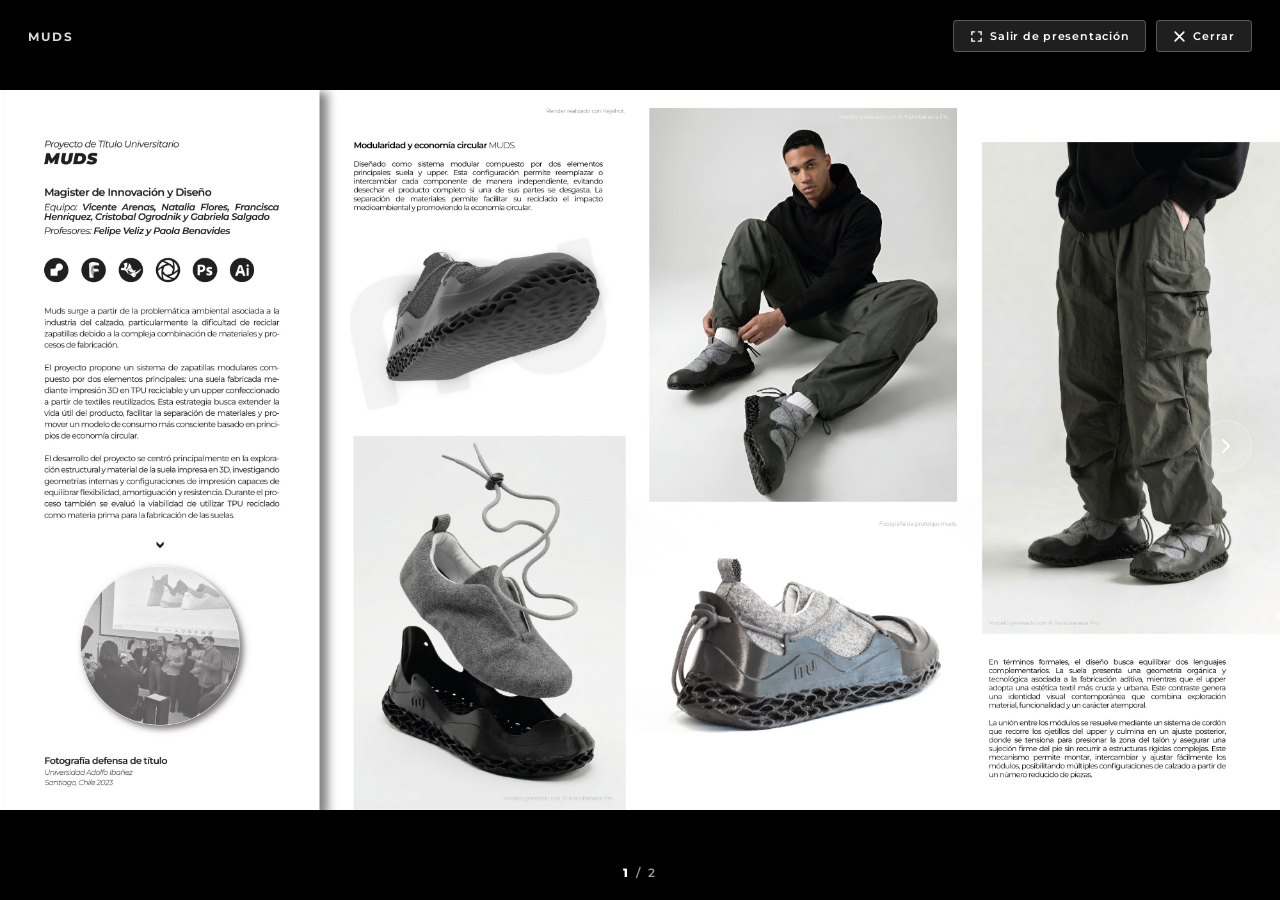
==== proyecto.html @ 31388407 "V1.02 Cambio 5 — Pills alineadas a la misma altura: usé CSS Grid con 3 filas explícitas (label-top /" ====
<!DOCTYPE html>
<html lang="es">
<head>
<meta charset="UTF-8">
<meta name="viewport" content="width=device-width, initial-scale=1.0, user-scalable=no">
<title>Proyecto — Cristóbal Ogrodnik</title>
<link rel="preconnect" href="https://fonts.googleapis.com">
<link rel="preconnect" href="https://fonts.gstatic.com" crossorigin>
<link href="https://fonts.googleapis.com/css2?family=Montserrat:ital,wght@0,300;0,400;0,600;0,700;0,800&display=swap" rel="stylesheet">
<style>
*, *::before, *::after { box-sizing:border-box; margin:0; padding:0; }
html, body { width:100%; height:100%; overflow:hidden; font-family:'Montserrat',sans-serif; background:#000; color:#fff; }

/* ═══════════════════════════════════════════
   VIEWER — always full viewport
   Images fill the entire screen, UI overlays on top
═══════════════════════════════════════════ */
#viewer {
  position: fixed;
  inset: 0;
  background: #000;
  display: flex;
  align-items: center;
  justify-content: center;
}

/* ─── SLIDES ─── */
.slide {
  position: absolute;
  inset: 0;
  display: flex;
  align-items: center;
  justify-content: center;
  opacity: 0;
  transition: opacity .35s ease;
}
.slide.active { opacity: 1; z-index: 1; }

.slide img {
  /* Fill entire screen while maintaining aspect ratio */
  width: 100%;
  height: 100%;
  object-fit: contain;
  display: block;
}

/* ─── OVERLAY UI — hidden until mouse moves ─── */
#ui {
  position: fixed;
  inset: 0;
  z-index: 10;
  pointer-events: none;
  opacity: 0;
  transition: opacity .3s ease;
}
#ui.visible { opacity: 1; pointer-events: all; }

/* Top bar */
#topbar {
  position: absolute;
  top: 0; left: 0; right: 0;
  padding: 20px 28px;
  display: flex;
  align-items: center;
  justify-content: space-between;
  background: linear-gradient(to bottom, rgba(0,0,0,0.75) 0%, transparent 100%);
}

.proj-title {
  font-size: 12px;
  font-weight: 700;
  letter-spacing: 0.16em;
  text-transform: uppercase;
  color: rgba(255,255,255,0.85);
}

.topbar-right { display:flex; gap:10px; }

.ui-btn {
  display: inline-flex;
  align-items: center;
  gap: 7px;
  background: rgba(255,255,255,0.12);
  border: 1px solid rgba(255,255,255,0.25);
  color: #fff;
  font-family: 'Montserrat', sans-serif;
  font-size: 11px;
  font-weight: 600;
  letter-spacing: 0.07em;
  padding: 8px 16px;
  border-radius: 4px;
  cursor: pointer;
  text-decoration: none;
  white-space: nowrap;
  transition: background .2s;
}
.ui-btn:hover { background: rgba(255,255,255,0.24); }
.ui-btn svg   { width:13px; height:13px; flex-shrink:0; }

/* Bottom bar */
#bottombar {
  position: absolute;
  bottom: 0; left: 0; right: 0;
  padding: 20px 28px;
  display: flex;
  align-items: center;
  justify-content: center;
  background: linear-gradient(to top, rgba(0,0,0,0.75) 0%, transparent 100%);
}

.page-counter {
  font-size: 12px;
  font-weight: 600;
  letter-spacing: 0.2em;
  color: rgba(255,255,255,0.6);
}
.page-counter .cur { color: #fff; font-weight: 800; }

/* Nav arrows — left and right, with optional "siguiente" label */
.nav-arrow {
  position: absolute;
  top: 50%;
  transform: translateY(-50%);
  display: flex;
  flex-direction: column;
  align-items: center;
  gap: 8px;
  cursor: pointer;
  background: none;
  border: none;
  color: #fff;
  padding: 12px;
  z-index: 12;
}
.nav-arrow.left  { left: 16px; }
.nav-arrow.right { right: 16px; }

.arrow-circle {
  width: 52px; height: 52px;
  border-radius: 50%;
  background: rgba(255,255,255,0.12);
  border: 1px solid rgba(255,255,255,0.28);
  display: flex; align-items: center; justify-content: center;
  transition: background .2s, transform .15s;
}
.nav-arrow:hover .arrow-circle { background: rgba(255,255,255,0.25); transform: scale(1.06); }
.arrow-circle svg { width: 20px; height: 20px; }

.arrow-label {
  font-size: 9px;
  font-weight: 700;
  letter-spacing: 0.1em;
  text-transform: uppercase;
  color: rgba(255,255,255,0.7);
  text-align: center;
  max-width: 80px;
  line-height: 1.3;
  opacity: 0;
  transition: opacity .3s ease;
}
.arrow-label.show { opacity: 1; }

/* ═══════════════════════════════════════════
   FLIP PROMPT (mobile portrait)
═══════════════════════════════════════════ */
#flip-prompt {
  position: fixed;
  inset: 0;
  z-index: 100;
  background: #000;
  display: none;
  flex-direction: column;
  align-items: center;
  justify-content: center;
  text-align: center;
  padding: 40px 24px;
}

/* Show prompt only in portrait mobile */
@media (max-width:900px) and (orientation:portrait) {
  #flip-prompt { display: flex; }
  #viewer      { display: none; }
  #ui          { display: none; }
}

/* Phase 1: animation, phase 2: start button */
#flip-phase1 { display:flex; flex-direction:column; align-items:center; }
#flip-phase2 { display:none; flex-direction:column; align-items:center; gap:20px; }

.phone-anim {
  width: 64px; height: 106px;
  border: 3px solid rgba(255,255,255,0.9);
  border-radius: 10px;
  position: relative;
  margin-bottom: 32px;
  animation: doFlip 2s ease-in-out infinite;
}
.phone-anim::before { content:''; position:absolute; top:7px; left:50%; transform:translateX(-50%); width:24px; height:3px; background:rgba(255,255,255,0.35); border-radius:2px; }
.phone-anim::after  { content:''; position:absolute; bottom:6px; left:50%; transform:translateX(-50%); width:14px; height:14px; border:2px solid rgba(255,255,255,0.35); border-radius:50%; }

@keyframes doFlip {
  0%,30%  { transform: rotate(0deg); }
  70%,100%{ transform: rotate(-90deg); }
}

.flip-title { font-size:17px; font-weight:700; letter-spacing:0.08em; text-transform:uppercase; margin-bottom:10px; }
.flip-msg   { font-size:12px; font-weight:300; color:rgba(255,255,255,0.55); line-height:1.7; max-width:250px; margin-bottom:28px; }

.start-btn {
  background: #fff;
  color: #000;
  border: none;
  padding: 14px 36px;
  font-family: 'Montserrat', sans-serif;
  font-size: 13px;
  font-weight: 700;
  letter-spacing: 0.1em;
  text-transform: uppercase;
  border-radius: 4px;
  cursor: pointer;
  transition: opacity .2s;
}
.start-btn:hover { opacity: .85; }

.skip-btn {
  background: none;
  border: 1px solid rgba(255,255,255,0.3);
  color: rgba(255,255,255,0.6);
  padding: 10px 24px;
  font-family: 'Montserrat', sans-serif;
  font-size: 11px;
  font-weight: 500;
  letter-spacing: 0.07em;
  border-radius: 4px;
  cursor: pointer;
}

/* In landscape: hide prompt, show viewer */
@media (max-width:900px) and (orientation:landscape) {
  #flip-prompt { display: none !important; }
  #viewer      { display: flex; }
  #ui          { display: block; }
}
</style>
</head>
<body>

<!-- FLIP PROMPT (portrait mobile) -->
<div id="flip-prompt">
  <!-- Phase 1: animation -->
  <div id="flip-phase1">
    <div class="phone-anim"></div>
    <h2 class="flip-title">Gira tu teléfono</h2>
    <p class="flip-msg">Para ver el proyecto, gira tu dispositivo a modo horizontal.</p>
  </div>
  <!-- Phase 2: start button (shown after rotation detected) -->
  <div id="flip-phase2">
    <h2 class="flip-title">¡Listo!</h2>
    <p class="flip-msg">Presiona comenzar para entrar al modo presentación.</p>
    <button class="start-btn" onclick="startPresentation()">Comenzar</button>
    <button class="skip-btn" onclick="skipToViewer()">Continuar sin rotar</button>
  </div>
</div>

<!-- VIEWER (fullscreen image display) -->
<div id="viewer">
  <!-- Slides injected by JS -->
</div>

<!-- UI OVERLAY (hidden until mouse/touch) -->
<div id="ui">
  <div id="topbar">
    <div class="proj-title" id="projTitle">PROYECTO</div>
    <div class="topbar-right">
      <!-- Exit fullscreen button (shown when in fullscreen) -->
      <button class="ui-btn" id="exitFsBtn" style="display:none" onclick="exitFS()">
        <svg viewBox="0 0 14 14" fill="none"><path d="M5 2H2v3M9 2h3v3M2 9v3h3M12 9v3h-3" stroke="currentColor" stroke-width="1.5" stroke-linecap="round"/></svg>
        Salir de presentación
      </button>
      <!-- Enter fullscreen button (shown when NOT in fullscreen) -->
      <button class="ui-btn" id="enterFsBtn" onclick="enterFS()">
        <svg viewBox="0 0 14 14" fill="none"><path d="M2 5V2h3M9 2h3v3M2 9v3h3M12 9v3h-3" stroke="currentColor" stroke-width="1.5" stroke-linecap="round"/></svg>
        Modo presentación
      </button>
      <a href="proyectos.html" class="ui-btn" id="closeBtn">
        <svg viewBox="0 0 12 12" fill="none"><path d="M2 2l8 8M2 10L10 2" stroke="currentColor" stroke-width="1.5" stroke-linecap="round"/></svg>
        Cerrar
      </a>
    </div>
  </div>

  <!-- Left arrow -->
  <button class="nav-arrow left" id="prevBtn" onclick="prev()">
    <div class="arrow-circle">
      <svg viewBox="0 0 20 20" fill="none"><path d="M13 4L7 10L13 16" stroke="#fff" stroke-width="1.8" stroke-linecap="round" stroke-linejoin="round"/></svg>
    </div>
    <span class="arrow-label" id="prevLabel"></span>
  </button>

  <!-- Right arrow -->
  <button class="nav-arrow right" id="nextBtn" onclick="next()">
    <div class="arrow-circle">
      <svg viewBox="0 0 20 20" fill="none"><path d="M7 4L13 10L7 16" stroke="#fff" stroke-width="1.8" stroke-linecap="round" stroke-linejoin="round"/></svg>
    </div>
    <span class="arrow-label" id="nextLabel"></span>
  </button>

  <div id="bottombar">
    <div class="page-counter"><span class="cur" id="curPage">1</span> / <span id="totPage">1</span></div>
  </div>
</div>

<script>
/* ─── Project data ─── */
const PROJECTS = [
  { key:'muds',      title:'MUDS',                 slides:['proyectos-img/MUDS_1.jpg','proyectos-img/MUDS_2.jpg'] },
  { key:'neast',     title:'by Neast',              slides:['proyectos-img/Neast_1.jpg','proyectos-img/Neast_2.jpg'] },
  { key:'lontra',    title:'Lontra Platform',       slides:['proyectos-img/Lontra_Platform_01.jpg','proyectos-img/Lontra_Platform_02.jpg','proyectos-img/Lontra_Platform_03.jpg'] },
  { key:'konatec',   title:'Konatec',               slides:['proyectos-img/Konatec_01.jpg','proyectos-img/Konatec_02.jpg'] },
  { key:'copihue',   title:'Espacio Copihue',       slides:['proyectos-img/Espacio_Copihue_01.jpg','proyectos-img/Espacio_Copihue_02.jpg'] },
  { key:'cambridge', title:'Cambridge & José Cruz', slides:['proyectos-img/Cambridge_01.jpg','proyectos-img/Cambridge_03.jpg','proyectos-img/Cambridge_04.jpg'] },
  { key:'refugio',   title:'Refugio Prisma',        slides:['proyectos-img/Refugio_Prisma_01.jpg','proyectos-img/Refugio_Prisma_02.jpg'] }
];

const params    = new URLSearchParams(window.location.search);
const key       = params.get('p') || 'muds';
const projIdx   = PROJECTS.findIndex(p => p.key === key);
const project   = PROJECTS[Math.max(0, projIdx)];
const nextProj  = PROJECTS[projIdx + 1] || null;
const prevProj  = PROJECTS[projIdx - 1] || null;

document.getElementById('projTitle').textContent = project.title;
document.title = project.title + ' — Cristóbal Ogrodnik';
document.getElementById('totPage').textContent   = project.slides.length;

/* Build slides */
const viewer = document.getElementById('viewer');
project.slides.forEach((src, i) => {
  const div = document.createElement('div');
  div.className = 'slide' + (i === 0 ? ' active' : '');
  const img = document.createElement('img');
  img.src = src;
  img.alt = project.title + ' ' + (i + 1);
  div.appendChild(img);
  viewer.appendChild(div);
});

const allSlides = document.querySelectorAll('.slide');
const curPageEl = document.getElementById('curPage');
const nextLbl   = document.getElementById('nextLabel');
const prevLbl   = document.getElementById('prevLabel');
const prevBtn   = document.getElementById('prevBtn');
const nextBtn   = document.getElementById('nextBtn');
let current     = 0;

function showSlide(i) {
  allSlides.forEach((s, idx) => s.classList.toggle('active', idx === i));
  curPageEl.textContent = i + 1;

  // Next label: "Siguiente proyecto" on last slide if there's a next project
  if (i === allSlides.length - 1 && nextProj) {
    nextLbl.textContent = 'Siguiente proyecto';
    nextLbl.classList.add('show');
  } else {
    nextLbl.textContent = '';
    nextLbl.classList.remove('show');
  }

  // Prev label: "Proyecto anterior" on first slide if there's a prev project
  if (i === 0 && prevProj) {
    prevLbl.textContent = 'Proyecto anterior';
    prevLbl.classList.add('show');
  } else {
    prevLbl.textContent = '';
    prevLbl.classList.remove('show');
  }

  // Hide/show arrow visibility
  prevBtn.style.display = (i === 0 && !prevProj) ? 'none' : 'flex';
  nextBtn.style.display = (i === allSlides.length - 1 && !nextProj) ? 'none' : 'flex';
}

function prev() {
  if (current > 0) {
    current--; showSlide(current);
  } else if (prevProj) {
    window.location.href = `proyecto.html?p=${prevProj.key}`;
  }
}

function next() {
  if (current < allSlides.length - 1) {
    current++; showSlide(current);
  } else if (nextProj) {
    window.location.href = `proyecto.html?p=${nextProj.key}`;
  }
}

showSlide(0);

/* Keyboard navigation */
document.addEventListener('keydown', e => {
  if (e.key === 'ArrowRight' || e.key === 'ArrowDown') next();
  if (e.key === 'ArrowLeft'  || e.key === 'ArrowUp')   prev();
  if (e.key === 'Escape') {
    if (document.fullscreenElement) document.exitFullscreen();
    else window.location.href = 'proyectos.html';
  }
});

/* Touch swipe */
let tx = 0;
viewer.addEventListener('touchstart', e => { tx = e.touches[0].clientX; }, {passive:true});
viewer.addEventListener('touchend', e => {
  const dx = e.changedTouches[0].clientX - tx;
  if (Math.abs(dx) < 40) return;
  if (dx < 0) next(); else prev();
});

/* ─── UI auto-hide ─── */
const uiEl = document.getElementById('ui');
let hideTimer;

function showUI() {
  uiEl.classList.add('visible');
  document.body.style.cursor = '';
  clearTimeout(hideTimer);
  hideTimer = setTimeout(() => {
    uiEl.classList.remove('visible');
    document.body.style.cursor = 'none';
  }, 2500);
}

document.addEventListener('mousemove', showUI);
document.addEventListener('touchstart', showUI, {passive:true});
showUI();

/* ─── Fullscreen ─── */
const enterFsBtn = document.getElementById('enterFsBtn');
const exitFsBtn  = document.getElementById('exitFsBtn');

function enterFS() {
  document.documentElement.requestFullscreen().catch(() => {});
}
function exitFS() {
  document.exitFullscreen();
}

document.addEventListener('fullscreenchange', () => {
  const inFS = !!document.fullscreenElement;
  enterFsBtn.style.display = inFS ? 'none'   : 'inline-flex';
  exitFsBtn.style.display  = inFS ? 'inline-flex' : 'none';
});

/* ─── Auto-enter fullscreen on desktop load ─── */
const isMobile = /Mobi|Android|iPhone|iPad/i.test(navigator.userAgent);
if (!isMobile) {
  /* Request fullscreen after a tiny delay (browsers require user gesture;
     we piggyback on the navigation click that brought us here) */
  setTimeout(() => {
    document.documentElement.requestFullscreen().catch(() => {});
  }, 300);
}

/* ─── Mobile flip logic ─── */
const flipPrompt = document.getElementById('flip-prompt');
const phase1     = document.getElementById('flip-phase1');
const phase2     = document.getElementById('flip-phase2');

/* When device rotates to landscape: switch to phase 2 (show "Comenzar") */
function onOrientationChange() {
  if (window.matchMedia('(orientation:landscape)').matches && flipPrompt.style.display !== 'none') {
    phase1.style.display = 'none';
    phase2.style.display = 'flex';
  }
}

window.addEventListener('orientationchange', () => setTimeout(onOrientationChange, 250));
screen.orientation?.addEventListener('change', () => setTimeout(onOrientationChange, 250));

function startPresentation() {
  /* Hide prompt, show viewer */
  flipPrompt.style.display = 'none';
  document.getElementById('viewer').style.display = 'flex';
  document.getElementById('ui').style.display     = 'block';
  /* Try fullscreen + lock landscape */
  document.documentElement.requestFullscreen().then(() => {
    screen.orientation?.lock('landscape').catch(() => {});
  }).catch(() => {});
  showUI();
}

function skipToViewer() {
  flipPrompt.style.display = 'none';
  document.getElementById('viewer').style.display = 'flex';
  document.getElementById('ui').style.display     = 'block';
  showUI();
}
</script>
</body>
</html>
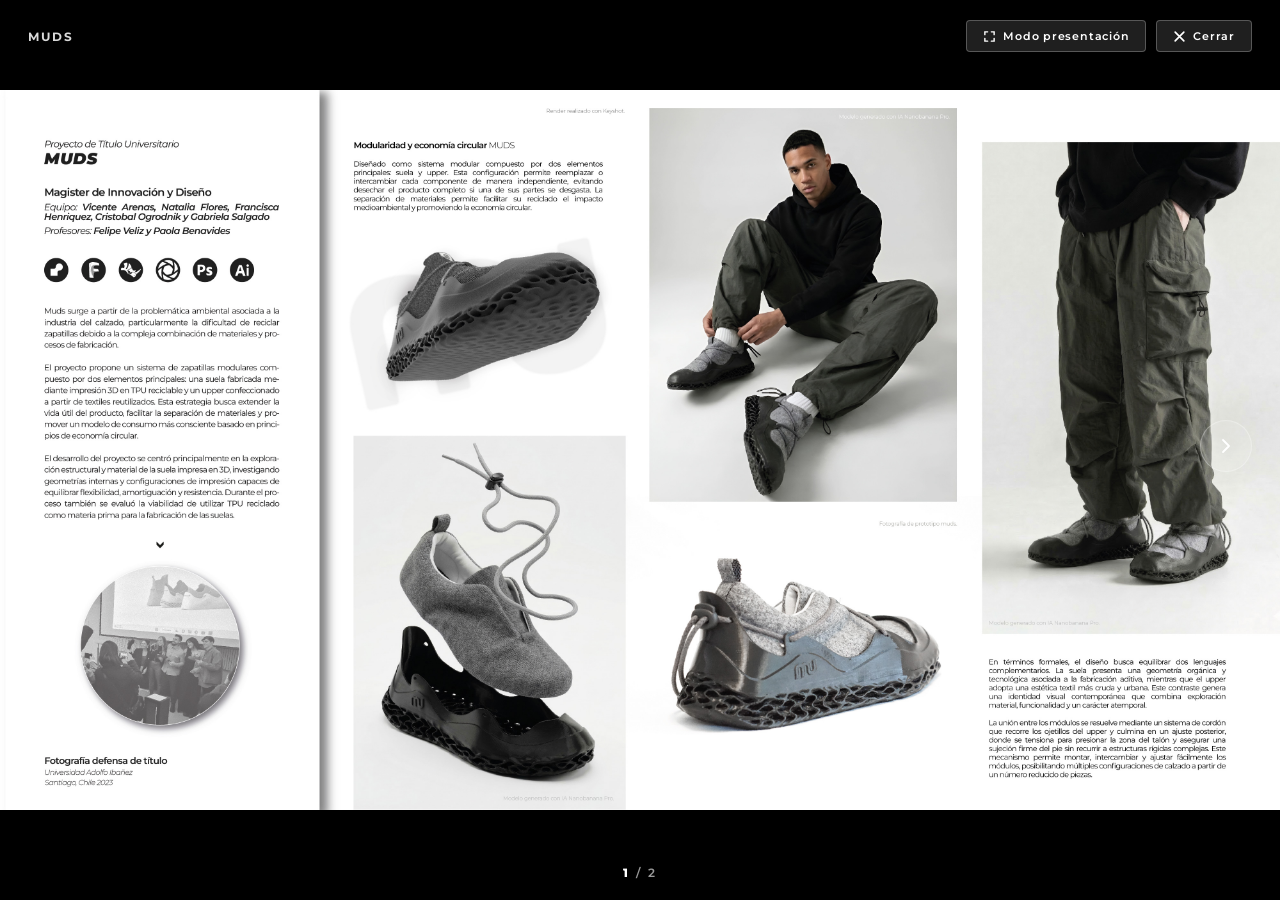
==== commit b3a9a422: "V1.03 Transición entre proyectos sin salir del modo presentación: ahora al pasar al siguiente/anteri" ====
--- a/proyecto.html
+++ b/proyecto.html
@@ -11,249 +11,150 @@
 *, *::before, *::after { box-sizing:border-box; margin:0; padding:0; }
 html, body { width:100%; height:100%; overflow:hidden; font-family:'Montserrat',sans-serif; background:#000; color:#fff; }
 
-/* ═══════════════════════════════════════════
-   VIEWER — always full viewport
-   Images fill the entire screen, UI overlays on top
-═══════════════════════════════════════════ */
+/* ─── VIEWER ─── */
 #viewer {
-  position: fixed;
-  inset: 0;
-  background: #000;
-  display: flex;
-  align-items: center;
-  justify-content: center;
-}
-
-/* ─── SLIDES ─── */
+  position:fixed; inset:0;
+  background:#000;
+  display:flex; align-items:center; justify-content:center;
+}
+
 .slide {
-  position: absolute;
-  inset: 0;
-  display: flex;
-  align-items: center;
-  justify-content: center;
-  opacity: 0;
-  transition: opacity .35s ease;
-}
-.slide.active { opacity: 1; z-index: 1; }
-
-.slide img {
-  /* Fill entire screen while maintaining aspect ratio */
-  width: 100%;
-  height: 100%;
-  object-fit: contain;
-  display: block;
-}
-
-/* ─── OVERLAY UI — hidden until mouse moves ─── */
+  position:absolute; inset:0;
+  display:flex; align-items:center; justify-content:center;
+  opacity:0; transition:opacity .35s ease;
+}
+.slide.active { opacity:1; z-index:1; }
+.slide img { width:100%; height:100%; object-fit:contain; display:block; }
+
+/* ─── LOADING DOTS (project transition) ─── */
+#loading {
+  position:fixed; inset:0; z-index:50;
+  background:#000;
+  display:none;
+  align-items:center; justify-content:center;
+}
+#loading.show { display:flex; }
+.dots {
+  font-size:28px;
+  font-weight:700;
+  letter-spacing:0.15em;
+  color:rgba(255,255,255,0.7);
+  animation:dotPulse 1s steps(4, end) infinite;
+}
+@keyframes dotPulse {
+  0%   { content:'.'; }
+  33%  { opacity:0.4; }
+  66%  { opacity:0.7; }
+  100% { opacity:1; }
+}
+/* We animate via JS for simplicity */
+
+/* ─── OVERLAY UI ─── */
 #ui {
-  position: fixed;
-  inset: 0;
-  z-index: 10;
-  pointer-events: none;
-  opacity: 0;
-  transition: opacity .3s ease;
-}
-#ui.visible { opacity: 1; pointer-events: all; }
+  position:fixed; inset:0; z-index:10;
+  pointer-events:none;
+  opacity:0; transition:opacity .3s ease;
+}
+#ui.visible { opacity:1; pointer-events:all; }
 
 /* Top bar */
 #topbar {
-  position: absolute;
-  top: 0; left: 0; right: 0;
-  padding: 20px 28px;
-  display: flex;
-  align-items: center;
-  justify-content: space-between;
-  background: linear-gradient(to bottom, rgba(0,0,0,0.75) 0%, transparent 100%);
-}
-
-.proj-title {
-  font-size: 12px;
-  font-weight: 700;
-  letter-spacing: 0.16em;
-  text-transform: uppercase;
-  color: rgba(255,255,255,0.85);
-}
-
+  position:absolute; top:0; left:0; right:0;
+  padding:20px 28px;
+  display:flex; align-items:center; justify-content:space-between;
+  background:linear-gradient(to bottom, rgba(0,0,0,0.75) 0%, transparent 100%);
+}
+.proj-title { font-size:12px; font-weight:700; letter-spacing:0.16em; text-transform:uppercase; color:rgba(255,255,255,0.85); }
 .topbar-right { display:flex; gap:10px; }
 
 .ui-btn {
-  display: inline-flex;
-  align-items: center;
-  gap: 7px;
-  background: rgba(255,255,255,0.12);
-  border: 1px solid rgba(255,255,255,0.25);
-  color: #fff;
-  font-family: 'Montserrat', sans-serif;
-  font-size: 11px;
-  font-weight: 600;
-  letter-spacing: 0.07em;
-  padding: 8px 16px;
-  border-radius: 4px;
-  cursor: pointer;
-  text-decoration: none;
-  white-space: nowrap;
-  transition: background .2s;
-}
-.ui-btn:hover { background: rgba(255,255,255,0.24); }
+  display:inline-flex; align-items:center; gap:7px;
+  background:rgba(255,255,255,0.12); border:1px solid rgba(255,255,255,0.25);
+  color:#fff; font-family:'Montserrat',sans-serif; font-size:11px; font-weight:600;
+  letter-spacing:0.07em; padding:8px 16px; border-radius:4px;
+  cursor:pointer; text-decoration:none; white-space:nowrap;
+  transition:background .2s;
+}
+.ui-btn:hover { background:rgba(255,255,255,0.24); }
 .ui-btn svg   { width:13px; height:13px; flex-shrink:0; }
 
 /* Bottom bar */
 #bottombar {
-  position: absolute;
-  bottom: 0; left: 0; right: 0;
-  padding: 20px 28px;
-  display: flex;
-  align-items: center;
-  justify-content: center;
-  background: linear-gradient(to top, rgba(0,0,0,0.75) 0%, transparent 100%);
-}
-
-.page-counter {
-  font-size: 12px;
-  font-weight: 600;
-  letter-spacing: 0.2em;
-  color: rgba(255,255,255,0.6);
-}
-.page-counter .cur { color: #fff; font-weight: 800; }
-
-/* Nav arrows — left and right, with optional "siguiente" label */
+  position:absolute; bottom:0; left:0; right:0;
+  padding:20px 28px;
+  display:flex; align-items:center; justify-content:center;
+  background:linear-gradient(to top, rgba(0,0,0,0.75) 0%, transparent 100%);
+}
+.page-counter { font-size:12px; font-weight:600; letter-spacing:0.2em; color:rgba(255,255,255,0.6); }
+.page-counter .cur { color:#fff; font-weight:800; }
+
+/* Nav arrows */
 .nav-arrow {
-  position: absolute;
-  top: 50%;
-  transform: translateY(-50%);
-  display: flex;
-  flex-direction: column;
-  align-items: center;
-  gap: 8px;
-  cursor: pointer;
-  background: none;
-  border: none;
-  color: #fff;
-  padding: 12px;
-  z-index: 12;
-}
-.nav-arrow.left  { left: 16px; }
-.nav-arrow.right { right: 16px; }
+  position:absolute; top:50%; transform:translateY(-50%);
+  display:flex; flex-direction:column; align-items:center; gap:8px;
+  cursor:pointer; background:none; border:none; color:#fff; padding:12px; z-index:12;
+}
+.nav-arrow.left  { left:16px; }
+.nav-arrow.right { right:16px; }
 
 .arrow-circle {
-  width: 52px; height: 52px;
-  border-radius: 50%;
-  background: rgba(255,255,255,0.12);
-  border: 1px solid rgba(255,255,255,0.28);
-  display: flex; align-items: center; justify-content: center;
-  transition: background .2s, transform .15s;
-}
-.nav-arrow:hover .arrow-circle { background: rgba(255,255,255,0.25); transform: scale(1.06); }
-.arrow-circle svg { width: 20px; height: 20px; }
+  width:52px; height:52px; border-radius:50%;
+  background:rgba(255,255,255,0.12); border:1px solid rgba(255,255,255,0.28);
+  display:flex; align-items:center; justify-content:center;
+  transition:background .2s, transform .15s;
+}
+.nav-arrow:hover .arrow-circle { background:rgba(255,255,255,0.25); transform:scale(1.06); }
+.arrow-circle svg { width:20px; height:20px; }
 
 .arrow-label {
-  font-size: 9px;
-  font-weight: 700;
-  letter-spacing: 0.1em;
-  text-transform: uppercase;
-  color: rgba(255,255,255,0.7);
-  text-align: center;
-  max-width: 80px;
-  line-height: 1.3;
-  opacity: 0;
-  transition: opacity .3s ease;
-}
-.arrow-label.show { opacity: 1; }
-
-/* ═══════════════════════════════════════════
-   FLIP PROMPT (mobile portrait)
-═══════════════════════════════════════════ */
+  font-size:9px; font-weight:700; letter-spacing:0.1em; text-transform:uppercase;
+  color:rgba(255,255,255,0.7); text-align:center; max-width:90px; line-height:1.3;
+  opacity:0; transition:opacity .3s;
+}
+.arrow-label.show { opacity:1; }
+
+/* ─── FLIP PROMPT (mobile portrait) ─── */
 #flip-prompt {
-  position: fixed;
-  inset: 0;
-  z-index: 100;
-  background: #000;
-  display: none;
-  flex-direction: column;
-  align-items: center;
-  justify-content: center;
-  text-align: center;
-  padding: 40px 24px;
-}
-
-/* Show prompt only in portrait mobile */
+  position:fixed; inset:0; z-index:100; background:#000;
+  display:none; flex-direction:column; align-items:center; justify-content:center;
+  text-align:center; padding:40px 24px;
+}
 @media (max-width:900px) and (orientation:portrait) {
-  #flip-prompt { display: flex; }
-  #viewer      { display: none; }
-  #ui          { display: none; }
-}
-
-/* Phase 1: animation, phase 2: start button */
+  #flip-prompt { display:flex; }
+  #viewer, #ui { display:none; }
+}
+@media (max-width:900px) and (orientation:landscape) {
+  #flip-prompt { display:none !important; }
+  #viewer { display:flex; }
+  #ui     { display:block; }
+}
+
 #flip-phase1 { display:flex; flex-direction:column; align-items:center; }
-#flip-phase2 { display:none; flex-direction:column; align-items:center; gap:20px; }
+#flip-phase2 { display:none; flex-direction:column; align-items:center; gap:16px; }
 
 .phone-anim {
-  width: 64px; height: 106px;
-  border: 3px solid rgba(255,255,255,0.9);
-  border-radius: 10px;
-  position: relative;
-  margin-bottom: 32px;
-  animation: doFlip 2s ease-in-out infinite;
+  width:64px; height:106px; border:3px solid rgba(255,255,255,0.9); border-radius:10px;
+  position:relative; margin-bottom:32px; animation:doFlip 2s ease-in-out infinite;
 }
 .phone-anim::before { content:''; position:absolute; top:7px; left:50%; transform:translateX(-50%); width:24px; height:3px; background:rgba(255,255,255,0.35); border-radius:2px; }
 .phone-anim::after  { content:''; position:absolute; bottom:6px; left:50%; transform:translateX(-50%); width:14px; height:14px; border:2px solid rgba(255,255,255,0.35); border-radius:50%; }
-
-@keyframes doFlip {
-  0%,30%  { transform: rotate(0deg); }
-  70%,100%{ transform: rotate(-90deg); }
-}
+@keyframes doFlip { 0%,30%{transform:rotate(0deg)} 70%,100%{transform:rotate(-90deg)} }
 
 .flip-title { font-size:17px; font-weight:700; letter-spacing:0.08em; text-transform:uppercase; margin-bottom:10px; }
-.flip-msg   { font-size:12px; font-weight:300; color:rgba(255,255,255,0.55); line-height:1.7; max-width:250px; margin-bottom:28px; }
-
-.start-btn {
-  background: #fff;
-  color: #000;
-  border: none;
-  padding: 14px 36px;
-  font-family: 'Montserrat', sans-serif;
-  font-size: 13px;
-  font-weight: 700;
-  letter-spacing: 0.1em;
-  text-transform: uppercase;
-  border-radius: 4px;
-  cursor: pointer;
-  transition: opacity .2s;
-}
-.start-btn:hover { opacity: .85; }
-
-.skip-btn {
-  background: none;
-  border: 1px solid rgba(255,255,255,0.3);
-  color: rgba(255,255,255,0.6);
-  padding: 10px 24px;
-  font-family: 'Montserrat', sans-serif;
-  font-size: 11px;
-  font-weight: 500;
-  letter-spacing: 0.07em;
-  border-radius: 4px;
-  cursor: pointer;
-}
-
-/* In landscape: hide prompt, show viewer */
-@media (max-width:900px) and (orientation:landscape) {
-  #flip-prompt { display: none !important; }
-  #viewer      { display: flex; }
-  #ui          { display: block; }
-}
+.flip-msg   { font-size:12px; font-weight:300; color:rgba(255,255,255,0.55); line-height:1.7; max-width:250px; margin-bottom:24px; }
+.start-btn  { background:#fff; color:#000; border:none; padding:14px 36px; font-family:'Montserrat',sans-serif; font-size:13px; font-weight:700; letter-spacing:0.1em; text-transform:uppercase; border-radius:4px; cursor:pointer; }
+.skip-btn   { background:none; border:1px solid rgba(255,255,255,0.3); color:rgba(255,255,255,0.6); padding:10px 24px; font-family:'Montserrat',sans-serif; font-size:11px; border-radius:4px; cursor:pointer; }
 </style>
 </head>
 <body>
 
-<!-- FLIP PROMPT (portrait mobile) -->
+<!-- FLIP PROMPT -->
 <div id="flip-prompt">
-  <!-- Phase 1: animation -->
   <div id="flip-phase1">
     <div class="phone-anim"></div>
     <h2 class="flip-title">Gira tu teléfono</h2>
     <p class="flip-msg">Para ver el proyecto, gira tu dispositivo a modo horizontal.</p>
   </div>
-  <!-- Phase 2: start button (shown after rotation detected) -->
   <div id="flip-phase2">
     <h2 class="flip-title">¡Listo!</h2>
     <p class="flip-msg">Presiona comenzar para entrar al modo presentación.</p>
@@ -262,46 +163,41 @@
   </div>
 </div>
 
-<!-- VIEWER (fullscreen image display) -->
-<div id="viewer">
-  <!-- Slides injected by JS -->
+<!-- VIEWER -->
+<div id="viewer"></div>
+
+<!-- LOADING OVERLAY (transition between projects) -->
+<div id="loading">
+  <span class="dots" id="dotsEl">.</span>
 </div>
 
-<!-- UI OVERLAY (hidden until mouse/touch) -->
+<!-- UI OVERLAY -->
 <div id="ui">
   <div id="topbar">
     <div class="proj-title" id="projTitle">PROYECTO</div>
     <div class="topbar-right">
-      <!-- Exit fullscreen button (shown when in fullscreen) -->
       <button class="ui-btn" id="exitFsBtn" style="display:none" onclick="exitFS()">
         <svg viewBox="0 0 14 14" fill="none"><path d="M5 2H2v3M9 2h3v3M2 9v3h3M12 9v3h-3" stroke="currentColor" stroke-width="1.5" stroke-linecap="round"/></svg>
         Salir de presentación
       </button>
-      <!-- Enter fullscreen button (shown when NOT in fullscreen) -->
       <button class="ui-btn" id="enterFsBtn" onclick="enterFS()">
         <svg viewBox="0 0 14 14" fill="none"><path d="M2 5V2h3M9 2h3v3M2 9v3h3M12 9v3h-3" stroke="currentColor" stroke-width="1.5" stroke-linecap="round"/></svg>
         Modo presentación
       </button>
-      <a href="proyectos.html" class="ui-btn" id="closeBtn">
+      <a href="proyectos.html" class="ui-btn">
         <svg viewBox="0 0 12 12" fill="none"><path d="M2 2l8 8M2 10L10 2" stroke="currentColor" stroke-width="1.5" stroke-linecap="round"/></svg>
         Cerrar
       </a>
     </div>
   </div>
 
-  <!-- Left arrow -->
-  <button class="nav-arrow left" id="prevBtn" onclick="prev()">
-    <div class="arrow-circle">
-      <svg viewBox="0 0 20 20" fill="none"><path d="M13 4L7 10L13 16" stroke="#fff" stroke-width="1.8" stroke-linecap="round" stroke-linejoin="round"/></svg>
-    </div>
+  <button class="nav-arrow left"  id="prevBtn" onclick="prev()">
+    <div class="arrow-circle"><svg viewBox="0 0 20 20" fill="none"><path d="M13 4L7 10L13 16" stroke="#fff" stroke-width="1.8" stroke-linecap="round" stroke-linejoin="round"/></svg></div>
     <span class="arrow-label" id="prevLabel"></span>
   </button>
 
-  <!-- Right arrow -->
   <button class="nav-arrow right" id="nextBtn" onclick="next()">
-    <div class="arrow-circle">
-      <svg viewBox="0 0 20 20" fill="none"><path d="M7 4L13 10L7 16" stroke="#fff" stroke-width="1.8" stroke-linecap="round" stroke-linejoin="round"/></svg>
-    </div>
+    <div class="arrow-circle"><svg viewBox="0 0 20 20" fill="none"><path d="M7 4L13 10L7 16" stroke="#fff" stroke-width="1.8" stroke-linecap="round" stroke-linejoin="round"/></svg></div>
     <span class="arrow-label" id="nextLabel"></span>
   </button>
 
@@ -311,7 +207,7 @@
 </div>
 
 <script>
-/* ─── Project data ─── */
+/* ─── Data ─── */
 const PROJECTS = [
   { key:'muds',      title:'MUDS',                 slides:['proyectos-img/MUDS_1.jpg','proyectos-img/MUDS_2.jpg'] },
   { key:'neast',     title:'by Neast',              slides:['proyectos-img/Neast_1.jpg','proyectos-img/Neast_2.jpg'] },
@@ -322,43 +218,67 @@
   { key:'refugio',   title:'Refugio Prisma',        slides:['proyectos-img/Refugio_Prisma_01.jpg','proyectos-img/Refugio_Prisma_02.jpg'] }
 ];
 
-const params    = new URLSearchParams(window.location.search);
-const key       = params.get('p') || 'muds';
-const projIdx   = PROJECTS.findIndex(p => p.key === key);
-const project   = PROJECTS[Math.max(0, projIdx)];
-const nextProj  = PROJECTS[projIdx + 1] || null;
-const prevProj  = PROJECTS[projIdx - 1] || null;
-
-document.getElementById('projTitle').textContent = project.title;
-document.title = project.title + ' — Cristóbal Ogrodnik';
-document.getElementById('totPage').textContent   = project.slides.length;
-
-/* Build slides */
-const viewer = document.getElementById('viewer');
-project.slides.forEach((src, i) => {
-  const div = document.createElement('div');
-  div.className = 'slide' + (i === 0 ? ' active' : '');
-  const img = document.createElement('img');
-  img.src = src;
-  img.alt = project.title + ' ' + (i + 1);
-  div.appendChild(img);
-  viewer.appendChild(div);
-});
-
-const allSlides = document.querySelectorAll('.slide');
+/* ─── State ─── */
+let projIdx  = 0;
+let current  = 0;
+let isInFS   = false;
+
+/* ─── DOM refs ─── */
+const viewer    = document.getElementById('viewer');
+const loading   = document.getElementById('loading');
+const dotsEl    = document.getElementById('dotsEl');
+const titleEl   = document.getElementById('projTitle');
 const curPageEl = document.getElementById('curPage');
-const nextLbl   = document.getElementById('nextLabel');
-const prevLbl   = document.getElementById('prevLabel');
+const totPageEl = document.getElementById('totPage');
 const prevBtn   = document.getElementById('prevBtn');
 const nextBtn   = document.getElementById('nextBtn');
-let current     = 0;
-
-function showSlide(i) {
-  allSlides.forEach((s, idx) => s.classList.toggle('active', idx === i));
-  curPageEl.textContent = i + 1;
-
-  // Next label: "Siguiente proyecto" on last slide if there's a next project
-  if (i === allSlides.length - 1 && nextProj) {
+const prevLbl   = document.getElementById('prevLabel');
+const nextLbl   = document.getElementById('nextLabel');
+const enterFsBtn = document.getElementById('enterFsBtn');
+const exitFsBtn  = document.getElementById('exitFsBtn');
+
+/* ─── Load project WITHOUT leaving the page ─── */
+function loadProject(idx, startSlide) {
+  const proj = PROJECTS[idx];
+  if (!proj) return;
+
+  projIdx = idx;
+  current = startSlide || 0;
+
+  /* Update title */
+  titleEl.textContent  = proj.title;
+  document.title       = proj.title + ' — Cristóbal Ogrodnik';
+  totPageEl.textContent = proj.slides.length;
+
+  /* Update URL without reload */
+  history.replaceState(null, '', `proyecto.html?p=${proj.key}`);
+
+  /* Clear old slides */
+  viewer.innerHTML = '';
+
+  /* Build new slides */
+  proj.slides.forEach((src, i) => {
+    const div = document.createElement('div');
+    div.className = 'slide' + (i === current ? ' active' : '');
+    const img = document.createElement('img');
+    img.src = src;
+    img.alt = proj.title + ' ' + (i + 1);
+    div.appendChild(img);
+    viewer.appendChild(div);
+  });
+
+  updateUI();
+}
+
+function updateUI() {
+  const proj   = PROJECTS[projIdx];
+  const slides = viewer.querySelectorAll('.slide');
+  const total  = slides.length;
+
+  curPageEl.textContent = current + 1;
+
+  /* Next label */
+  if (current === total - 1 && projIdx < PROJECTS.length - 1) {
     nextLbl.textContent = 'Siguiente proyecto';
     nextLbl.classList.add('show');
   } else {
@@ -366,8 +286,8 @@
     nextLbl.classList.remove('show');
   }
 
-  // Prev label: "Proyecto anterior" on first slide if there's a prev project
-  if (i === 0 && prevProj) {
+  /* Prev label */
+  if (current === 0 && projIdx > 0) {
     prevLbl.textContent = 'Proyecto anterior';
     prevLbl.classList.add('show');
   } else {
@@ -375,30 +295,68 @@
     prevLbl.classList.remove('show');
   }
 
-  // Hide/show arrow visibility
-  prevBtn.style.display = (i === 0 && !prevProj) ? 'none' : 'flex';
-  nextBtn.style.display = (i === allSlides.length - 1 && !nextProj) ? 'none' : 'flex';
+  /* Hide arrows at absolute edges */
+  prevBtn.style.display = (current === 0 && projIdx === 0) ? 'none' : 'flex';
+  nextBtn.style.display = (current === total - 1 && projIdx === PROJECTS.length - 1) ? 'none' : 'flex';
+}
+
+/* ─── Dots animation ─── */
+let dotsTimer = null;
+function showLoading() {
+  loading.classList.add('show');
+  let n = 0;
+  dotsTimer = setInterval(() => {
+    n = (n % 3) + 1;
+    dotsEl.textContent = '.'.repeat(n);
+  }, 350);
+}
+function hideLoading() {
+  clearInterval(dotsTimer);
+  loading.classList.remove('show');
+}
+
+/* ─── Navigate to another project with loading animation ─── */
+function goToProject(idx) {
+  showLoading();
+  setTimeout(() => {
+    loadProject(idx, 0);
+    hideLoading();
+    showUI();
+  }, 900); /* dots play for ~900ms */
+}
+
+/* ─── Slide navigation ─── */
+function next() {
+  const slides = viewer.querySelectorAll('.slide');
+  if (current < slides.length - 1) {
+    slides[current].classList.remove('active');
+    current++;
+    slides[current].classList.add('active');
+    updateUI();
+  } else if (projIdx < PROJECTS.length - 1) {
+    goToProject(projIdx + 1);
+  }
 }
 
 function prev() {
+  const slides = viewer.querySelectorAll('.slide');
   if (current > 0) {
-    current--; showSlide(current);
-  } else if (prevProj) {
-    window.location.href = `proyecto.html?p=${prevProj.key}`;
-  }
-}
-
-function next() {
-  if (current < allSlides.length - 1) {
-    current++; showSlide(current);
-  } else if (nextProj) {
-    window.location.href = `proyecto.html?p=${nextProj.key}`;
-  }
-}
-
-showSlide(0);
-
-/* Keyboard navigation */
+    slides[current].classList.remove('active');
+    current--;
+    slides[current].classList.add('active');
+    updateUI();
+  } else if (projIdx > 0) {
+    const prevProj = PROJECTS[projIdx - 1];
+    showLoading();
+    setTimeout(() => {
+      loadProject(projIdx - 1, prevProj.slides.length - 1);
+      hideLoading();
+      showUI();
+    }, 900);
+  }
+}
+
+/* ─── Keyboard ─── */
 document.addEventListener('keydown', e => {
   if (e.key === 'ArrowRight' || e.key === 'ArrowDown') next();
   if (e.key === 'ArrowLeft'  || e.key === 'ArrowUp')   prev();
@@ -408,7 +366,7 @@
   }
 });
 
-/* Touch swipe */
+/* ─── Touch swipe ─── */
 let tx = 0;
 viewer.addEventListener('touchstart', e => { tx = e.touches[0].clientX; }, {passive:true});
 viewer.addEventListener('touchend', e => {
@@ -420,7 +378,6 @@
 /* ─── UI auto-hide ─── */
 const uiEl = document.getElementById('ui');
 let hideTimer;
-
 function showUI() {
   uiEl.classList.add('visible');
   document.body.style.cursor = '';
@@ -430,70 +387,63 @@
     document.body.style.cursor = 'none';
   }, 2500);
 }
-
 document.addEventListener('mousemove', showUI);
 document.addEventListener('touchstart', showUI, {passive:true});
-showUI();
 
 /* ─── Fullscreen ─── */
-const enterFsBtn = document.getElementById('enterFsBtn');
-const exitFsBtn  = document.getElementById('exitFsBtn');
-
 function enterFS() {
   document.documentElement.requestFullscreen().catch(() => {});
 }
 function exitFS() {
   document.exitFullscreen();
 }
-
 document.addEventListener('fullscreenchange', () => {
-  const inFS = !!document.fullscreenElement;
-  enterFsBtn.style.display = inFS ? 'none'   : 'inline-flex';
-  exitFsBtn.style.display  = inFS ? 'inline-flex' : 'none';
+  isInFS = !!document.fullscreenElement;
+  enterFsBtn.style.display = isInFS ? 'none'        : 'inline-flex';
+  exitFsBtn.style.display  = isInFS ? 'inline-flex' : 'none';
 });
 
-/* ─── Auto-enter fullscreen on desktop load ─── */
+/* Auto-enter fullscreen on desktop */
 const isMobile = /Mobi|Android|iPhone|iPad/i.test(navigator.userAgent);
 if (!isMobile) {
-  /* Request fullscreen after a tiny delay (browsers require user gesture;
-     we piggyback on the navigation click that brought us here) */
   setTimeout(() => {
     document.documentElement.requestFullscreen().catch(() => {});
   }, 300);
 }
 
-/* ─── Mobile flip logic ─── */
-const flipPrompt = document.getElementById('flip-prompt');
-const phase1     = document.getElementById('flip-phase1');
-const phase2     = document.getElementById('flip-phase2');
-
-/* When device rotates to landscape: switch to phase 2 (show "Comenzar") */
+/* ─── Init from URL ─── */
+const params = new URLSearchParams(window.location.search);
+const key    = params.get('p') || 'muds';
+const idx    = Math.max(0, PROJECTS.findIndex(p => p.key === key));
+loadProject(idx, 0);
+showUI();
+
+/* ─── Mobile flip ─── */
 function onOrientationChange() {
-  if (window.matchMedia('(orientation:landscape)').matches && flipPrompt.style.display !== 'none') {
-    phase1.style.display = 'none';
-    phase2.style.display = 'flex';
-  }
-}
-
+  if (window.matchMedia('(orientation:landscape)').matches) {
+    const fp = document.getElementById('flip-prompt');
+    if (fp.style.display !== 'none' || getComputedStyle(fp).display !== 'none') {
+      document.getElementById('flip-phase1').style.display = 'none';
+      document.getElementById('flip-phase2').style.display = 'flex';
+    }
+  }
+}
 window.addEventListener('orientationchange', () => setTimeout(onOrientationChange, 250));
 screen.orientation?.addEventListener('change', () => setTimeout(onOrientationChange, 250));
 
 function startPresentation() {
-  /* Hide prompt, show viewer */
-  flipPrompt.style.display = 'none';
-  document.getElementById('viewer').style.display = 'flex';
-  document.getElementById('ui').style.display     = 'block';
-  /* Try fullscreen + lock landscape */
+  document.getElementById('flip-prompt').style.display = 'none';
+  viewer.style.display = 'flex';
+  uiEl.style.display   = 'block';
   document.documentElement.requestFullscreen().then(() => {
     screen.orientation?.lock('landscape').catch(() => {});
   }).catch(() => {});
   showUI();
 }
-
 function skipToViewer() {
-  flipPrompt.style.display = 'none';
-  document.getElementById('viewer').style.display = 'flex';
-  document.getElementById('ui').style.display     = 'block';
+  document.getElementById('flip-prompt').style.display = 'none';
+  viewer.style.display = 'flex';
+  uiEl.style.display   = 'block';
   showUI();
 }
 </script>
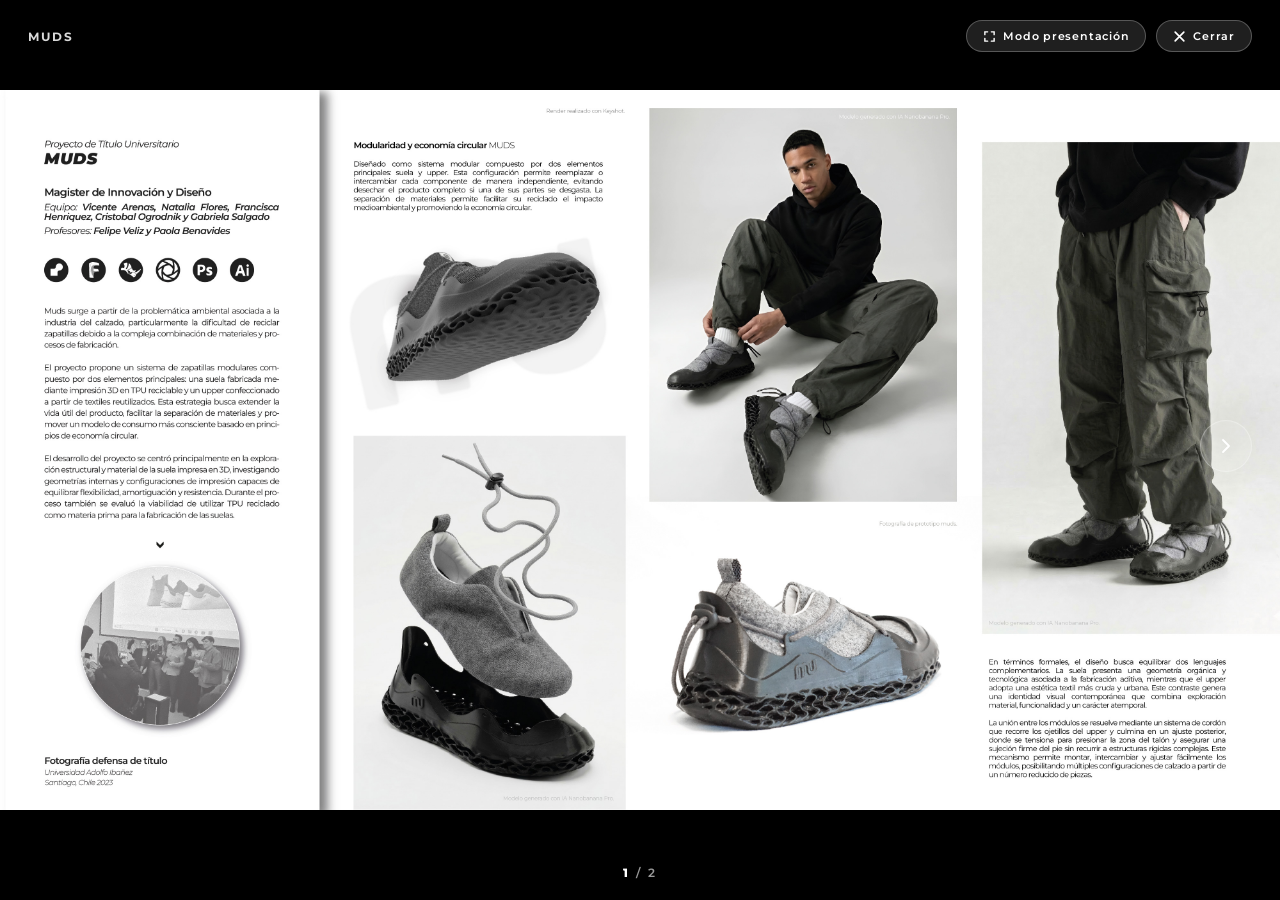
==== commit 23359c6e: "Add files via upload" ====
--- a/proyecto.html
+++ b/proyecto.html
@@ -2,22 +2,23 @@
 <html lang="es">
 <head>
 <meta charset="UTF-8">
-<meta name="viewport" content="width=device-width, initial-scale=1.0, user-scalable=no">
+<meta name="viewport" content="width=device-width, initial-scale=1.0">
 <title>Proyecto — Cristóbal Ogrodnik</title>
+<meta name="description" content="Visor de proyectos del portfolio de Cristóbal Ogrodnik.">
+<meta name="theme-color" content="#000000">
+<link rel="icon" href="data:image/svg+xml,%3Csvg xmlns='http://www.w3.org/2000/svg' viewBox='0 0 64 64'%3E%3Crect width='64' height='64' rx='14' fill='%231a1a1a'/%3E%3Ctext x='32' y='43' font-family='Arial,Helvetica,sans-serif' font-size='28' font-weight='800' text-anchor='middle' fill='white'%3ECO%3C/text%3E%3C/svg%3E">
 <link rel="preconnect" href="https://fonts.googleapis.com">
 <link rel="preconnect" href="https://fonts.gstatic.com" crossorigin>
-<link href="https://fonts.googleapis.com/css2?family=Montserrat:ital,wght@0,300;0,400;0,600;0,700;0,800&display=swap" rel="stylesheet">
+<link href="https://fonts.googleapis.com/css2?family=Montserrat:ital,wght@0,300;0,400;0,600;0,700;0,800;1,300;1,800&display=swap" rel="stylesheet">
 <style>
 *, *::before, *::after { box-sizing:border-box; margin:0; padding:0; }
 html, body { width:100%; height:100%; overflow:hidden; font-family:'Montserrat',sans-serif; background:#000; color:#fff; }
 
 /* ─── VIEWER ─── */
 #viewer {
-  position:fixed; inset:0;
-  background:#000;
+  position:fixed; inset:0; background:#000;
   display:flex; align-items:center; justify-content:center;
 }
-
 .slide {
   position:absolute; inset:0;
   display:flex; align-items:center; justify-content:center;
@@ -25,39 +26,60 @@
 }
 .slide.active { opacity:1; z-index:1; }
 .slide img { width:100%; height:100%; object-fit:contain; display:block; }
-
-/* ─── LOADING DOTS (project transition) ─── */
+.slide-err {
+  display:flex; flex-direction:column; align-items:center; justify-content:center; gap:8px;
+  width:100%; height:100%; text-align:center; padding:24px;
+  font-size:12px; font-weight:300; letter-spacing:0.12em; text-transform:uppercase;
+  color:rgba(255,255,255,0.5);
+}
+
+/* ─── LOADING OVERLAY ─── */
 #loading {
   position:fixed; inset:0; z-index:50;
   background:#000;
   display:none;
+  flex-direction:column;
   align-items:center; justify-content:center;
+  gap:6px;
+  opacity:0;
+  transition:opacity .5s ease;
 }
 #loading.show { display:flex; }
-.dots {
-  font-size:28px;
-  font-weight:700;
-  letter-spacing:0.15em;
-  color:rgba(255,255,255,0.7);
-  animation:dotPulse 1s steps(4, end) infinite;
-}
-@keyframes dotPulse {
-  0%   { content:'.'; }
-  33%  { opacity:0.4; }
-  66%  { opacity:0.7; }
-  100% { opacity:1; }
-}
-/* We animate via JS for simplicity */
-
-/* ─── OVERLAY UI ─── */
+#loading.fade { opacity:1; }
+
+.ld-direction {
+  font-size:11px;
+  font-weight:300;
+  letter-spacing:0.28em;
+  text-transform:uppercase;
+  color:rgba(255,255,255,0.4);
+  margin-bottom:10px;
+}
+.ld-title {
+  font-size:clamp(26px,5vw,54px);
+  font-weight:800;
+  font-style:italic;
+  letter-spacing:-0.01em;
+  color:#fff;
+  text-transform:uppercase;
+  margin-bottom:18px;
+}
+.ld-dots {
+  font-size:20px;
+  font-weight:300;
+  letter-spacing:0.4em;
+  color:rgba(255,255,255,0.45);
+  min-width:3ch; /* prevents layout shift */
+  text-align:left;
+}
+
+/* ─── UI OVERLAY ─── */
 #ui {
   position:fixed; inset:0; z-index:10;
-  pointer-events:none;
-  opacity:0; transition:opacity .3s ease;
+  pointer-events:none; opacity:0; transition:opacity .3s ease;
 }
 #ui.visible { opacity:1; pointer-events:all; }
 
-/* Top bar */
 #topbar {
   position:absolute; top:0; left:0; right:0;
   padding:20px 28px;
@@ -71,14 +93,12 @@
   display:inline-flex; align-items:center; gap:7px;
   background:rgba(255,255,255,0.12); border:1px solid rgba(255,255,255,0.25);
   color:#fff; font-family:'Montserrat',sans-serif; font-size:11px; font-weight:600;
-  letter-spacing:0.07em; padding:8px 16px; border-radius:4px;
-  cursor:pointer; text-decoration:none; white-space:nowrap;
-  transition:background .2s;
+  letter-spacing:0.07em; padding:8px 16px; border-radius:999px;
+  cursor:pointer; text-decoration:none; white-space:nowrap; transition:background .2s;
 }
 .ui-btn:hover { background:rgba(255,255,255,0.24); }
 .ui-btn svg   { width:13px; height:13px; flex-shrink:0; }
 
-/* Bottom bar */
 #bottombar {
   position:absolute; bottom:0; left:0; right:0;
   padding:20px 28px;
@@ -88,7 +108,6 @@
 .page-counter { font-size:12px; font-weight:600; letter-spacing:0.2em; color:rgba(255,255,255,0.6); }
 .page-counter .cur { color:#fff; font-weight:800; }
 
-/* Nav arrows */
 .nav-arrow {
   position:absolute; top:50%; transform:translateY(-50%);
   display:flex; flex-direction:column; align-items:center; gap:8px;
@@ -96,7 +115,6 @@
 }
 .nav-arrow.left  { left:16px; }
 .nav-arrow.right { right:16px; }
-
 .arrow-circle {
   width:52px; height:52px; border-radius:50%;
   background:rgba(255,255,255,0.12); border:1px solid rgba(255,255,255,0.28);
@@ -105,7 +123,6 @@
 }
 .nav-arrow:hover .arrow-circle { background:rgba(255,255,255,0.25); transform:scale(1.06); }
 .arrow-circle svg { width:20px; height:20px; }
-
 .arrow-label {
   font-size:9px; font-weight:700; letter-spacing:0.1em; text-transform:uppercase;
   color:rgba(255,255,255,0.7); text-align:center; max-width:90px; line-height:1.3;
@@ -113,7 +130,7 @@
 }
 .arrow-label.show { opacity:1; }
 
-/* ─── FLIP PROMPT (mobile portrait) ─── */
+/* ─── FLIP PROMPT ─── */
 #flip-prompt {
   position:fixed; inset:0; z-index:100; background:#000;
   display:none; flex-direction:column; align-items:center; justify-content:center;
@@ -128,10 +145,8 @@
   #viewer { display:flex; }
   #ui     { display:block; }
 }
-
 #flip-phase1 { display:flex; flex-direction:column; align-items:center; }
 #flip-phase2 { display:none; flex-direction:column; align-items:center; gap:16px; }
-
 .phone-anim {
   width:64px; height:106px; border:3px solid rgba(255,255,255,0.9); border-radius:10px;
   position:relative; margin-bottom:32px; animation:doFlip 2s ease-in-out infinite;
@@ -139,16 +154,14 @@
 .phone-anim::before { content:''; position:absolute; top:7px; left:50%; transform:translateX(-50%); width:24px; height:3px; background:rgba(255,255,255,0.35); border-radius:2px; }
 .phone-anim::after  { content:''; position:absolute; bottom:6px; left:50%; transform:translateX(-50%); width:14px; height:14px; border:2px solid rgba(255,255,255,0.35); border-radius:50%; }
 @keyframes doFlip { 0%,30%{transform:rotate(0deg)} 70%,100%{transform:rotate(-90deg)} }
-
 .flip-title { font-size:17px; font-weight:700; letter-spacing:0.08em; text-transform:uppercase; margin-bottom:10px; }
 .flip-msg   { font-size:12px; font-weight:300; color:rgba(255,255,255,0.55); line-height:1.7; max-width:250px; margin-bottom:24px; }
-.start-btn  { background:#fff; color:#000; border:none; padding:14px 36px; font-family:'Montserrat',sans-serif; font-size:13px; font-weight:700; letter-spacing:0.1em; text-transform:uppercase; border-radius:4px; cursor:pointer; }
-.skip-btn   { background:none; border:1px solid rgba(255,255,255,0.3); color:rgba(255,255,255,0.6); padding:10px 24px; font-family:'Montserrat',sans-serif; font-size:11px; border-radius:4px; cursor:pointer; }
+.start-btn  { background:#fff; color:#000; border:none; padding:14px 36px; font-family:'Montserrat',sans-serif; font-size:13px; font-weight:700; letter-spacing:0.1em; text-transform:uppercase; border-radius:999px; cursor:pointer; }
+.skip-btn   { background:none; border:1px solid rgba(255,255,255,0.3); color:rgba(255,255,255,0.6); padding:10px 24px; font-family:'Montserrat',sans-serif; font-size:11px; border-radius:999px; cursor:pointer; }
 </style>
 </head>
 <body>
 
-<!-- FLIP PROMPT -->
 <div id="flip-prompt">
   <div id="flip-phase1">
     <div class="phone-anim"></div>
@@ -159,19 +172,19 @@
     <h2 class="flip-title">¡Listo!</h2>
     <p class="flip-msg">Presiona comenzar para entrar al modo presentación.</p>
     <button class="start-btn" onclick="startPresentation()">Comenzar</button>
-    <button class="skip-btn" onclick="skipToViewer()">Continuar sin rotar</button>
+    <button class="skip-btn"  onclick="skipToViewer()">Continuar sin rotar</button>
   </div>
 </div>
 
-<!-- VIEWER -->
 <div id="viewer"></div>
 
-<!-- LOADING OVERLAY (transition between projects) -->
+<!-- Loading overlay: direction label + project title + slow dots -->
 <div id="loading">
-  <span class="dots" id="dotsEl">.</span>
+  <span class="ld-direction" id="ldDirection">Siguiente proyecto</span>
+  <span class="ld-title"     id="ldTitle">—</span>
+  <span class="ld-dots"      id="ldDots">.</span>
 </div>
 
-<!-- UI OVERLAY -->
 <div id="ui">
   <div id="topbar">
     <div class="proj-title" id="projTitle">PROYECTO</div>
@@ -202,67 +215,60 @@
   </button>
 
   <div id="bottombar">
-    <div class="page-counter"><span class="cur" id="curPage">1</span> / <span id="totPage">1</span></div>
+    <div class="page-counter">
+      <span class="cur" id="curPage">1</span> / <span id="totPage">1</span>
+    </div>
   </div>
 </div>
 
+<script src="projects.js"></script>
 <script>
-/* ─── Data ─── */
-const PROJECTS = [
-  { key:'muds',      title:'MUDS',                 slides:['proyectos-img/MUDS_1.jpg','proyectos-img/MUDS_2.jpg'] },
-  { key:'neast',     title:'by Neast',              slides:['proyectos-img/Neast_1.jpg','proyectos-img/Neast_2.jpg'] },
-  { key:'lontra',    title:'Lontra Platform',       slides:['proyectos-img/Lontra_Platform_01.jpg','proyectos-img/Lontra_Platform_02.jpg','proyectos-img/Lontra_Platform_03.jpg'] },
-  { key:'konatec',   title:'Konatec',               slides:['proyectos-img/Konatec_01.jpg','proyectos-img/Konatec_02.jpg'] },
-  { key:'copihue',   title:'Espacio Copihue',       slides:['proyectos-img/Espacio_Copihue_01.jpg','proyectos-img/Espacio_Copihue_02.jpg'] },
-  { key:'cambridge', title:'Cambridge & José Cruz', slides:['proyectos-img/Cambridge_01.jpg','proyectos-img/Cambridge_03.jpg','proyectos-img/Cambridge_04.jpg'] },
-  { key:'refugio',   title:'Refugio Prisma',        slides:['proyectos-img/Refugio_Prisma_01.jpg','proyectos-img/Refugio_Prisma_02.jpg'] }
-];
-
-/* ─── State ─── */
-let projIdx  = 0;
-let current  = 0;
-let isInFS   = false;
-
-/* ─── DOM refs ─── */
-const viewer    = document.getElementById('viewer');
-const loading   = document.getElementById('loading');
-const dotsEl    = document.getElementById('dotsEl');
-const titleEl   = document.getElementById('projTitle');
-const curPageEl = document.getElementById('curPage');
-const totPageEl = document.getElementById('totPage');
-const prevBtn   = document.getElementById('prevBtn');
-const nextBtn   = document.getElementById('nextBtn');
-const prevLbl   = document.getElementById('prevLabel');
-const nextLbl   = document.getElementById('nextLabel');
+/* La lista de proyectos vive en projects.js (se carga antes de este script) */
+
+let projIdx = 0;
+let current = 0;
+
+const viewer     = document.getElementById('viewer');
+const loading    = document.getElementById('loading');
+const ldDir      = document.getElementById('ldDirection');
+const ldTitle    = document.getElementById('ldTitle');
+const ldDots     = document.getElementById('ldDots');
+const titleEl    = document.getElementById('projTitle');
+const curPageEl  = document.getElementById('curPage');
+const totPageEl  = document.getElementById('totPage');
+const prevBtn    = document.getElementById('prevBtn');
+const nextBtn    = document.getElementById('nextBtn');
+const prevLbl    = document.getElementById('prevLabel');
+const nextLbl    = document.getElementById('nextLabel');
 const enterFsBtn = document.getElementById('enterFsBtn');
 const exitFsBtn  = document.getElementById('exitFsBtn');
-
-/* ─── Load project WITHOUT leaving the page ─── */
+const uiEl       = document.getElementById('ui');
+
+/* ─── Load project in-page ─── */
 function loadProject(idx, startSlide) {
-  const proj = PROJECTS[idx];
+  const proj  = PROJECTS[idx];
   if (!proj) return;
-
   projIdx = idx;
   current = startSlide || 0;
 
-  /* Update title */
-  titleEl.textContent  = proj.title;
-  document.title       = proj.title + ' — Cristóbal Ogrodnik';
-  totPageEl.textContent = proj.slides.length;
-
-  /* Update URL without reload */
+  titleEl.textContent    = proj.title;
+  document.title         = proj.title + ' — Cristóbal Ogrodnik';
+  totPageEl.textContent  = proj.slides.length;
   history.replaceState(null, '', `proyecto.html?p=${proj.key}`);
 
-  /* Clear old slides */
   viewer.innerHTML = '';
-
-  /* Build new slides */
   proj.slides.forEach((src, i) => {
     const div = document.createElement('div');
     div.className = 'slide' + (i === current ? ' active' : '');
     const img = document.createElement('img');
     img.src = src;
     img.alt = proj.title + ' ' + (i + 1);
+    img.onerror = () => {
+      const err = document.createElement('div');
+      err.className = 'slide-err';
+      err.textContent = 'No se pudo cargar esta imagen';
+      img.replaceWith(err);
+    };
     div.appendChild(img);
     viewer.appendChild(div);
   });
@@ -271,13 +277,11 @@
 }
 
 function updateUI() {
-  const proj   = PROJECTS[projIdx];
   const slides = viewer.querySelectorAll('.slide');
   const total  = slides.length;
-
   curPageEl.textContent = current + 1;
 
-  /* Next label */
+  /* Right arrow label */
   if (current === total - 1 && projIdx < PROJECTS.length - 1) {
     nextLbl.textContent = 'Siguiente proyecto';
     nextLbl.classList.add('show');
@@ -286,7 +290,7 @@
     nextLbl.classList.remove('show');
   }
 
-  /* Prev label */
+  /* Left arrow label */
   if (current === 0 && projIdx > 0) {
     prevLbl.textContent = 'Proyecto anterior';
     prevLbl.classList.add('show');
@@ -295,38 +299,58 @@
     prevLbl.classList.remove('show');
   }
 
-  /* Hide arrows at absolute edges */
-  prevBtn.style.display = (current === 0 && projIdx === 0) ? 'none' : 'flex';
+  prevBtn.style.display = (current === 0 && projIdx === 0)                          ? 'none' : 'flex';
   nextBtn.style.display = (current === total - 1 && projIdx === PROJECTS.length - 1) ? 'none' : 'flex';
 }
 
-/* ─── Dots animation ─── */
+/* ─── Loading animation: slow dots, 600ms per step ─── */
 let dotsTimer = null;
-function showLoading() {
+let transitioning = false; /* evita lanzar varias transiciones a la vez */
+
+function showLoading(direction, projTitle) {
+  clearInterval(dotsTimer);
+  ldDir.textContent   = direction;  /* "Siguiente proyecto" | "Proyecto anterior" */
+  ldTitle.textContent = projTitle;
+  ldDots.textContent  = '.';
+
   loading.classList.add('show');
-  let n = 0;
+  /* Fade in */
+  requestAnimationFrame(() => {
+    requestAnimationFrame(() => loading.classList.add('fade'));
+  });
+
+  let step = 1;
   dotsTimer = setInterval(() => {
-    n = (n % 3) + 1;
-    dotsEl.textContent = '.'.repeat(n);
-  }, 350);
-}
+    step = (step % 3) + 1;
+    ldDots.textContent = '.'.repeat(step);
+  }, 600); /* 600ms per dot — slow and readable */
+}
+
 function hideLoading() {
   clearInterval(dotsTimer);
-  loading.classList.remove('show');
-}
-
-/* ─── Navigate to another project with loading animation ─── */
-function goToProject(idx) {
-  showLoading();
+  loading.classList.remove('fade');
+  /* Wait for fade-out then hide */
+  setTimeout(() => loading.classList.remove('show'), 500);
+}
+
+/* ─── Navigate to another project ─── */
+const TRANSITION_MS = 2200; /* 3 dots × 600ms + fade in/out ≈ 2.2s */
+
+function goToProject(idx, startSlide, direction) {
+  const target = PROJECTS[idx];
+  if (!target || transitioning) return;
+  transitioning = true;
+  showLoading(direction, target.title);
   setTimeout(() => {
-    loadProject(idx, 0);
+    loadProject(idx, startSlide);
     hideLoading();
     showUI();
-  }, 900); /* dots play for ~900ms */
-}
-
-/* ─── Slide navigation ─── */
+    transitioning = false;
+  }, TRANSITION_MS);
+}
+
 function next() {
+  if (transitioning) return;
   const slides = viewer.querySelectorAll('.slide');
   if (current < slides.length - 1) {
     slides[current].classList.remove('active');
@@ -334,11 +358,12 @@
     slides[current].classList.add('active');
     updateUI();
   } else if (projIdx < PROJECTS.length - 1) {
-    goToProject(projIdx + 1);
+    goToProject(projIdx + 1, 0, 'Siguiente proyecto');
   }
 }
 
 function prev() {
+  if (transitioning) return;
   const slides = viewer.querySelectorAll('.slide');
   if (current > 0) {
     slides[current].classList.remove('active');
@@ -346,13 +371,8 @@
     slides[current].classList.add('active');
     updateUI();
   } else if (projIdx > 0) {
-    const prevProj = PROJECTS[projIdx - 1];
-    showLoading();
-    setTimeout(() => {
-      loadProject(projIdx - 1, prevProj.slides.length - 1);
-      hideLoading();
-      showUI();
-    }, 900);
+    const prevP = PROJECTS[projIdx - 1];
+    goToProject(projIdx - 1, prevP.slides.length - 1, 'Proyecto anterior');
   }
 }
 
@@ -367,16 +387,26 @@
 });
 
 /* ─── Touch swipe ─── */
-let tx = 0;
-viewer.addEventListener('touchstart', e => { tx = e.touches[0].clientX; }, {passive:true});
-viewer.addEventListener('touchend', e => {
+/* Escucha en todo el documento: el overlay #ui cubre el visor y se come los toques */
+let tx = 0, ty = 0, swipeOk = false;
+document.addEventListener('touchstart', e => {
+  tx = e.touches[0].clientX;
+  ty = e.touches[0].clientY;
+  /* No contar como swipe si el toque empieza en un botón/enlace o hay overlays encima */
+  const onControl = !!e.target.closest('.ui-btn, .nav-arrow, a, button');
+  const flipVisible = getComputedStyle(document.getElementById('flip-prompt')).display !== 'none';
+  swipeOk = !onControl && !flipVisible && !loading.classList.contains('show');
+}, {passive:true});
+document.addEventListener('touchend', e => {
+  if (!swipeOk) return;
+  swipeOk = false;
   const dx = e.changedTouches[0].clientX - tx;
-  if (Math.abs(dx) < 40) return;
+  const dy = e.changedTouches[0].clientY - ty;
+  if (Math.abs(dx) < 40 || Math.abs(dx) < Math.abs(dy)) return; /* ignora gestos verticales */
   if (dx < 0) next(); else prev();
 });
 
 /* ─── UI auto-hide ─── */
-const uiEl = document.getElementById('ui');
 let hideTimer;
 function showUI() {
   uiEl.classList.add('visible');
@@ -391,29 +421,42 @@
 document.addEventListener('touchstart', showUI, {passive:true});
 
 /* ─── Fullscreen ─── */
-function enterFS() {
-  document.documentElement.requestFullscreen().catch(() => {});
-}
-function exitFS() {
-  document.exitFullscreen();
-}
+function enterFS() { document.documentElement.requestFullscreen().catch(() => {}); }
+function exitFS()  { document.exitFullscreen(); }
 document.addEventListener('fullscreenchange', () => {
-  isInFS = !!document.fullscreenElement;
-  enterFsBtn.style.display = isInFS ? 'none'        : 'inline-flex';
-  exitFsBtn.style.display  = isInFS ? 'inline-flex' : 'none';
+  const fs = !!document.fullscreenElement;
+  enterFsBtn.style.display = fs ? 'none'        : 'inline-flex';
+  exitFsBtn.style.display  = fs ? 'inline-flex' : 'none';
 });
 
-/* Auto-enter fullscreen on desktop */
+/* Auto fullscreen on desktop.
+   Los navegadores bloquean la pantalla completa si no hubo un clic/tecla del usuario,
+   así que se intenta al cargar y, si falla, se reintenta UNA vez en la primera interacción. */
 const isMobile = /Mobi|Android|iPhone|iPad/i.test(navigator.userAgent);
 if (!isMobile) {
-  setTimeout(() => {
+  let fsTried = false;
+  const tryAutoFS = () => {
+    if (fsTried || document.fullscreenElement) return;
+    fsTried = true;
     document.documentElement.requestFullscreen().catch(() => {});
-  }, 300);
-}
-
-/* ─── Init from URL ─── */
+  };
+  /* Intento al cargar; si el navegador lo bloquea, se reintenta en el primer gesto válido */
+  document.documentElement.requestFullscreen().then(() => { fsTried = true; }).catch(() => {
+    const onGesture = e => {
+      if (e.type === 'keydown' && !['ArrowLeft','ArrowRight','ArrowUp','ArrowDown'].includes(e.key)) return;
+      if (e.target.closest && e.target.closest('a')) return; /* no al hacer clic en "Cerrar" */
+      tryAutoFS();
+      document.removeEventListener('click', onGesture);
+      document.removeEventListener('keydown', onGesture);
+    };
+    document.addEventListener('click', onGesture);
+    document.addEventListener('keydown', onGesture);
+  });
+}
+
+/* ─── Init ─── */
 const params = new URLSearchParams(window.location.search);
-const key    = params.get('p') || 'muds';
+const key    = params.get('p') || PROJECTS[0].key;
 const idx    = Math.max(0, PROJECTS.findIndex(p => p.key === key));
 loadProject(idx, 0);
 showUI();
@@ -422,7 +465,7 @@
 function onOrientationChange() {
   if (window.matchMedia('(orientation:landscape)').matches) {
     const fp = document.getElementById('flip-prompt');
-    if (fp.style.display !== 'none' || getComputedStyle(fp).display !== 'none') {
+    if (getComputedStyle(fp).display !== 'none') {
       document.getElementById('flip-phase1').style.display = 'none';
       document.getElementById('flip-phase2').style.display = 'flex';
     }
@@ -435,9 +478,9 @@
   document.getElementById('flip-prompt').style.display = 'none';
   viewer.style.display = 'flex';
   uiEl.style.display   = 'block';
-  document.documentElement.requestFullscreen().then(() => {
-    screen.orientation?.lock('landscape').catch(() => {});
-  }).catch(() => {});
+  document.documentElement.requestFullscreen()
+    .then(() => screen.orientation?.lock('landscape').catch(() => {}))
+    .catch(() => {});
   showUI();
 }
 function skipToViewer() {
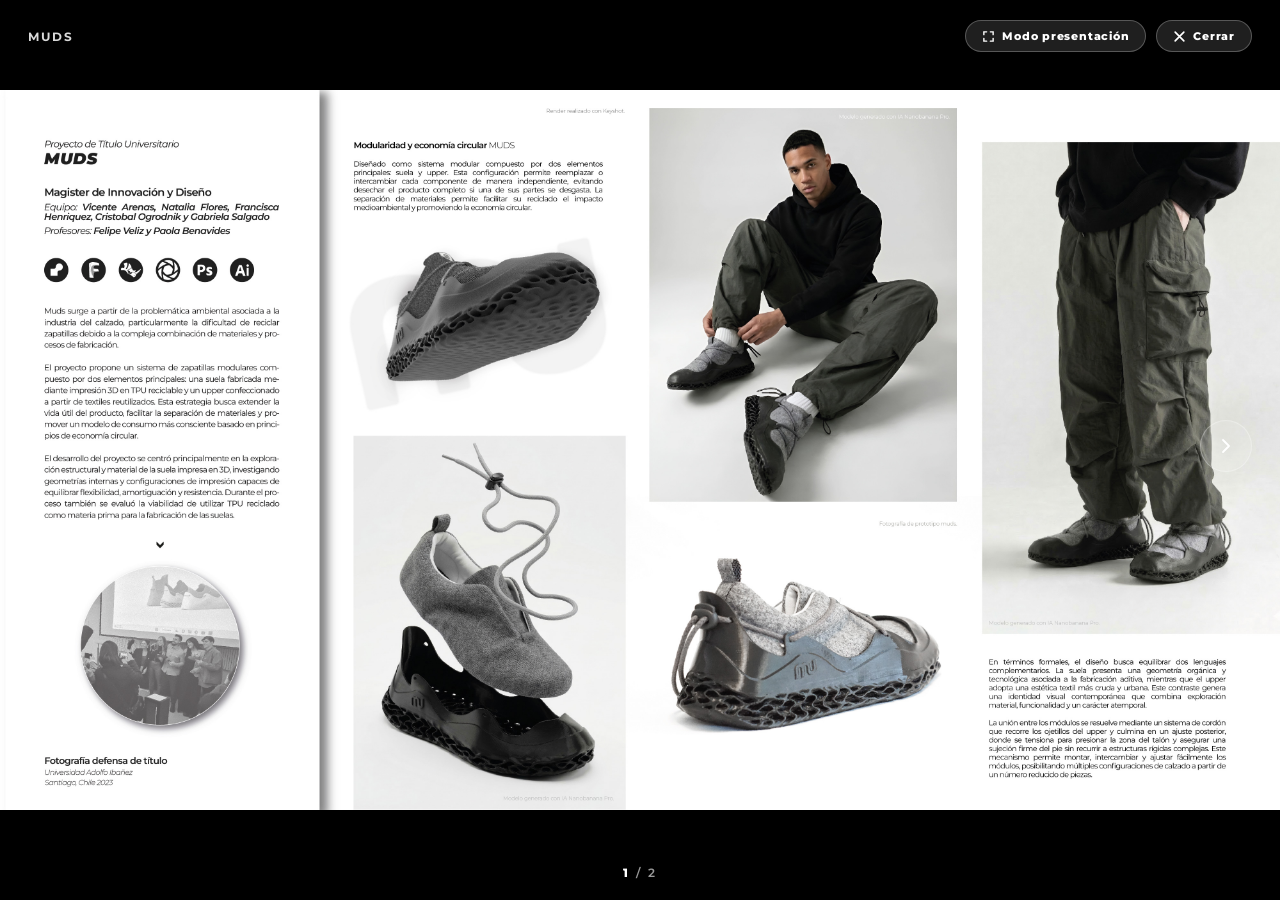
==== commit 11b42e0e: "Add files via upload" ====
--- a/proyecto.html
+++ b/proyecto.html
@@ -10,6 +10,9 @@
 <link rel="preconnect" href="https://fonts.googleapis.com">
 <link rel="preconnect" href="https://fonts.gstatic.com" crossorigin>
 <link href="https://fonts.googleapis.com/css2?family=Montserrat:ital,wght@0,300;0,400;0,600;0,700;0,800;1,300;1,800&display=swap" rel="stylesheet">
+<link rel="stylesheet" href="fonts.css">
+<link rel="preload" href="fonts/PowerGrotesk-Heavy.woff2" as="font" type="font/woff2" crossorigin>
+<link rel="preload" href="fonts/PowerGrotesk-UltraBold.woff2" as="font" type="font/woff2" crossorigin>
 <style>
 *, *::before, *::after { box-sizing:border-box; margin:0; padding:0; }
 html, body { width:100%; height:100%; overflow:hidden; font-family:'Montserrat',sans-serif; background:#000; color:#fff; }
@@ -55,15 +58,13 @@
   color:rgba(255,255,255,0.4);
   margin-bottom:10px;
 }
-.ld-title {
-  font-size:clamp(26px,5vw,54px);
-  font-weight:800;
-  font-style:italic;
+.ld-title { font-family: var(--font-title, 'Montserrat', sans-serif); font-weight: 900; font-style: normal; font-size:clamp(26px,5vw,54px);
+  
+  
   letter-spacing:-0.01em;
   color:#fff;
   text-transform:uppercase;
-  margin-bottom:18px;
-}
+  margin-bottom:18px; }
 .ld-dots {
   font-size:20px;
   font-weight:300;
@@ -89,13 +90,11 @@
 .proj-title { font-size:12px; font-weight:700; letter-spacing:0.16em; text-transform:uppercase; color:rgba(255,255,255,0.85); }
 .topbar-right { display:flex; gap:10px; }
 
-.ui-btn {
-  display:inline-flex; align-items:center; gap:7px;
+.ui-btn { font-weight: 800; font-family: var(--font-sub, 'Montserrat', sans-serif);  display:inline-flex; align-items:center; gap:7px;
   background:rgba(255,255,255,0.12); border:1px solid rgba(255,255,255,0.25);
-  color:#fff; font-family:'Montserrat',sans-serif; font-size:11px; font-weight:600;
+  color:#fff;  font-size:11px; 
   letter-spacing:0.07em; padding:8px 16px; border-radius:999px;
-  cursor:pointer; text-decoration:none; white-space:nowrap; transition:background .2s;
-}
+  cursor:pointer; text-decoration:none; white-space:nowrap; transition:background .2s; }
 .ui-btn:hover { background:rgba(255,255,255,0.24); }
 .ui-btn svg   { width:13px; height:13px; flex-shrink:0; }
 
@@ -123,11 +122,9 @@
 }
 .nav-arrow:hover .arrow-circle { background:rgba(255,255,255,0.25); transform:scale(1.06); }
 .arrow-circle svg { width:20px; height:20px; }
-.arrow-label {
-  font-size:9px; font-weight:700; letter-spacing:0.1em; text-transform:uppercase;
+.arrow-label { font-weight: 800; font-family: var(--font-sub, 'Montserrat', sans-serif);  font-size:9px;  letter-spacing:0.1em; text-transform:uppercase;
   color:rgba(255,255,255,0.7); text-align:center; max-width:90px; line-height:1.3;
-  opacity:0; transition:opacity .3s;
-}
+  opacity:0; transition:opacity .3s; }
 .arrow-label.show { opacity:1; }
 
 /* ─── FLIP PROMPT ─── */
@@ -156,8 +153,37 @@
 @keyframes doFlip { 0%,30%{transform:rotate(0deg)} 70%,100%{transform:rotate(-90deg)} }
 .flip-title { font-size:17px; font-weight:700; letter-spacing:0.08em; text-transform:uppercase; margin-bottom:10px; }
 .flip-msg   { font-size:12px; font-weight:300; color:rgba(255,255,255,0.55); line-height:1.7; max-width:250px; margin-bottom:24px; }
-.start-btn  { background:#fff; color:#000; border:none; padding:14px 36px; font-family:'Montserrat',sans-serif; font-size:13px; font-weight:700; letter-spacing:0.1em; text-transform:uppercase; border-radius:999px; cursor:pointer; }
-.skip-btn   { background:none; border:1px solid rgba(255,255,255,0.3); color:rgba(255,255,255,0.6); padding:10px 24px; font-family:'Montserrat',sans-serif; font-size:11px; border-radius:999px; cursor:pointer; }
+.start-btn  { font-weight: 800; font-family: var(--font-sub, 'Montserrat', sans-serif);  background:#fff; color:#000; border:none; padding:14px 36px;  font-size:13px;  letter-spacing:0.1em; text-transform:uppercase; border-radius:999px; cursor:pointer; }
+.skip-btn   { font-weight: 800; font-family: var(--font-sub, 'Montserrat', sans-serif);  background:none; border:1px solid rgba(255,255,255,0.35); color:rgba(255,255,255,0.75); padding:13px 28px;  font-size:11px; border-radius:999px; cursor:pointer; }
+
+/* ─── PANTALLAS ANGOSTAS (celular en vertical): botones de la barra solo con ícono ─── */
+.proj-title { min-width:0; padding-right:12px; }
+@media (max-width:520px) {
+  #topbar { padding:16px 16px; }
+  .proj-title { font-size:11px; letter-spacing:0.1em; line-height:1.4; }
+  .topbar-right { gap:8px; flex-shrink:0; }
+  .ui-btn { width:40px; height:40px; padding:0; justify-content:center; gap:0; }
+  .ui-btn .ui-label { display:none; }
+  .ui-btn svg { width:15px; height:15px; }
+}
+
+/* ─── AVISO (p. ej. cuando el navegador no permite pantalla completa) ─── */
+#toast {
+  position:fixed; left:50%; bottom:64px; z-index:60;
+  transform:translate(-50%, 8px); max-width:min(560px, 90vw);
+  background:rgba(18,18,18,0.94); border:1px solid rgba(255,255,255,0.25); color:#fff;
+  font-size:12px; font-weight:400; line-height:1.55; letter-spacing:0.02em; text-align:center;
+  padding:12px 20px; border-radius:18px;
+  opacity:0; pointer-events:none; transition:opacity .3s ease, transform .3s ease;
+}
+#toast.show { opacity:1; transform:translate(-50%, 0); }
+
+/* ─── CELULAR EN VERTICAL: sin flechas, se navega deslizando de lado ───
+   (en horizontal, en computador y en tablets grandes las flechas siguen visibles).
+   !important porque el JS les cambia el display directamente. */
+@media (pointer: coarse) and (max-width: 900px) and (orientation: portrait) {
+  .nav-arrow { display: none !important; }
+}
 </style>
 </head>
 <body>
@@ -167,16 +193,19 @@
     <div class="phone-anim"></div>
     <h2 class="flip-title">Gira tu teléfono</h2>
     <p class="flip-msg">Para ver el proyecto, gira tu dispositivo a modo horizontal.</p>
+    <button class="skip-btn" onclick="skipToViewer()">Continuar sin girar</button>
   </div>
   <div id="flip-phase2">
     <h2 class="flip-title">¡Listo!</h2>
     <p class="flip-msg">Presiona comenzar para entrar al modo presentación.</p>
     <button class="start-btn" onclick="startPresentation()">Comenzar</button>
-    <button class="skip-btn"  onclick="skipToViewer()">Continuar sin rotar</button>
+    <button class="skip-btn"  onclick="skipToViewer()">Continuar sin girar</button>
   </div>
 </div>
 
 <div id="viewer"></div>
+
+<div id="toast" role="status" aria-live="polite"></div>
 
 <!-- Loading overlay: direction label + project title + slow dots -->
 <div id="loading">
@@ -189,17 +218,17 @@
   <div id="topbar">
     <div class="proj-title" id="projTitle">PROYECTO</div>
     <div class="topbar-right">
-      <button class="ui-btn" id="exitFsBtn" style="display:none" onclick="exitFS()">
+      <button class="ui-btn" id="exitFsBtn" style="display:none" onclick="exitFS()" aria-label="Salir de presentación">
         <svg viewBox="0 0 14 14" fill="none"><path d="M5 2H2v3M9 2h3v3M2 9v3h3M12 9v3h-3" stroke="currentColor" stroke-width="1.5" stroke-linecap="round"/></svg>
-        Salir de presentación
+        <span class="ui-label">Salir de presentación</span>
       </button>
-      <button class="ui-btn" id="enterFsBtn" onclick="enterFS()">
+      <button class="ui-btn" id="enterFsBtn" onclick="enterFS()" aria-label="Modo presentación">
         <svg viewBox="0 0 14 14" fill="none"><path d="M2 5V2h3M9 2h3v3M2 9v3h3M12 9v3h-3" stroke="currentColor" stroke-width="1.5" stroke-linecap="round"/></svg>
-        Modo presentación
+        <span class="ui-label">Modo presentación</span>
       </button>
-      <a href="proyectos.html" class="ui-btn">
+      <a href="proyectos.html" class="ui-btn" aria-label="Cerrar">
         <svg viewBox="0 0 12 12" fill="none"><path d="M2 2l8 8M2 10L10 2" stroke="currentColor" stroke-width="1.5" stroke-linecap="round"/></svg>
-        Cerrar
+        <span class="ui-label">Cerrar</span>
       </a>
     </div>
   </div>
@@ -381,8 +410,10 @@
   if (e.key === 'ArrowRight' || e.key === 'ArrowDown') next();
   if (e.key === 'ArrowLeft'  || e.key === 'ArrowUp')   prev();
   if (e.key === 'Escape') {
-    if (document.fullscreenElement) document.exitFullscreen();
-    else window.location.href = 'proyectos.html';
+    if (fsEl()) exitFS();
+    /* Algunos navegadores entregan el Esc a la página justo después de salir de pantalla completa:
+       se ignora durante un instante para que no te saque del visor. */
+    else if (performance.now() - lastFsExit > 700) window.location.href = 'proyectos.html';
   }
 });
 
@@ -395,7 +426,8 @@
   /* No contar como swipe si el toque empieza en un botón/enlace o hay overlays encima */
   const onControl = !!e.target.closest('.ui-btn, .nav-arrow, a, button');
   const flipVisible = getComputedStyle(document.getElementById('flip-prompt')).display !== 'none';
-  swipeOk = !onControl && !flipVisible && !loading.classList.contains('show');
+  const pinching = e.touches.length > 1 || (window.visualViewport && window.visualViewport.scale > 1.01);
+  swipeOk = !onControl && !flipVisible && !pinching && !loading.classList.contains('show');
 }, {passive:true});
 document.addEventListener('touchend', e => {
   if (!swipeOk) return;
@@ -420,34 +452,76 @@
 document.addEventListener('mousemove', showUI);
 document.addEventListener('touchstart', showUI, {passive:true});
 
-/* ─── Fullscreen ─── */
-function enterFS() { document.documentElement.requestFullscreen().catch(() => {}); }
-function exitFS()  { document.exitFullscreen(); }
-document.addEventListener('fullscreenchange', () => {
-  const fs = !!document.fullscreenElement;
+/* ─── Fullscreen ───
+   Funciona en Chrome, Edge, Firefox y Safari (con y sin prefijo). Si el navegador/dispositivo no lo permite
+   (p. ej. iPhone o el navegador integrado de Instagram/LinkedIn) se muestra un aviso explicando por qué. */
+const fsRoot = document.documentElement;
+const fsReq  = fsRoot.requestFullscreen || fsRoot.webkitRequestFullscreen || fsRoot.msRequestFullscreen;
+const fsExitFn = document.exitFullscreen || document.webkitExitFullscreen || document.msExitFullscreen;
+const fsEl   = () => document.fullscreenElement || document.webkitFullscreenElement || document.msFullscreenElement || null;
+const fsAllowed = !!fsReq && ((document.fullscreenEnabled ?? document.webkitFullscreenEnabled) !== false);
+const inAppBrowser = /FBAN|FBAV|Instagram|LinkedInApp|Line\/|Snapchat|MicroMessenger|TikTok|Twitter|GSA\//i.test(navigator.userAgent);
+let lastFsExit = -Infinity;
+
+/* Aviso flotante */
+const toastEl = document.getElementById('toast');
+let toastTimer = null;
+function showToast(msg, ms = 7000) {
+  toastEl.textContent = msg;
+  toastEl.classList.add('show');
+  clearTimeout(toastTimer);
+  toastTimer = setTimeout(() => toastEl.classList.remove('show'), ms);
+}
+
+/* Devuelve siempre una Promesa (los Safari antiguos no la devuelven) */
+function requestFS() {
+  if (!fsAllowed) return Promise.reject(Object.assign(new Error('unsupported'), {name:'Unsupported'}));
+  try {
+    const r = fsRoot.requestFullscreen ? fsReq.call(fsRoot, {navigationUI:'hide'}) : fsReq.call(fsRoot);
+    return (r && typeof r.then === 'function') ? r : Promise.resolve();
+  } catch (err) { return Promise.reject(err); }
+}
+function exitFS() {
+  if (!fsExitFn) return;
+  try { const r = fsExitFn.call(document); if (r && r.catch) r.catch(() => {}); } catch (e) {}
+}
+function explainFsFailure(err) {
+  if (inAppBrowser) {
+    showToast('Estás en el navegador integrado de una app (Instagram, LinkedIn, etc.), que bloquea la pantalla completa. Ábrelo en Safari o Chrome.');
+  } else if (!fsAllowed) {
+    showToast('Este navegador no permite pantalla completa en esta página. (En iPhone, Safari no la ofrece para sitios web; en computador, Android e iPad sí funciona.)');
+  } else {
+    showToast('El navegador bloqueó la pantalla completa. Vuelve a presionar «Modo presentación».');
+  }
+  console.warn('Pantalla completa no disponible:', err && (err.name + ': ' + err.message));
+}
+function enterFS() {
+  if (fsEl()) return;
+  requestFS().catch(explainFsFailure);
+}
+function onFsChange() {
+  const fs = !!fsEl();
+  if (!fs) lastFsExit = performance.now();
   enterFsBtn.style.display = fs ? 'none'        : 'inline-flex';
   exitFsBtn.style.display  = fs ? 'inline-flex' : 'none';
-});
-
-/* Auto fullscreen on desktop.
-   Los navegadores bloquean la pantalla completa si no hubo un clic/tecla del usuario,
-   así que se intenta al cargar y, si falla, se reintenta UNA vez en la primera interacción. */
+}
+document.addEventListener('fullscreenchange', onFsChange);
+document.addEventListener('webkitfullscreenchange', onFsChange);
+if (!fsAllowed) enterFsBtn.title = 'Tu navegador no permite pantalla completa';
+
+/* Pantalla completa automática en escritorio.
+   Los navegadores la bloquean sin un clic/tecla del usuario: se intenta al cargar y, si falla,
+   se reintenta UNA vez en el primer clic en pantalla o flecha del teclado (sin avisos: es un extra). */
 const isMobile = /Mobi|Android|iPhone|iPad/i.test(navigator.userAgent);
-if (!isMobile) {
-  let fsTried = false;
-  const tryAutoFS = () => {
-    if (fsTried || document.fullscreenElement) return;
-    fsTried = true;
-    document.documentElement.requestFullscreen().catch(() => {});
-  };
-  /* Intento al cargar; si el navegador lo bloquea, se reintenta en el primer gesto válido */
-  document.documentElement.requestFullscreen().then(() => { fsTried = true; }).catch(() => {
+if (!isMobile && fsAllowed) {
+  requestFS().catch(() => {
     const onGesture = e => {
       if (e.type === 'keydown' && !['ArrowLeft','ArrowRight','ArrowUp','ArrowDown'].includes(e.key)) return;
-      if (e.target.closest && e.target.closest('a')) return; /* no al hacer clic en "Cerrar" */
-      tryAutoFS();
+      /* los botones (Modo presentación, Cerrar…) y enlaces se encargan solos */
+      if (e.target.closest && e.target.closest('a, .ui-btn')) return;
       document.removeEventListener('click', onGesture);
       document.removeEventListener('keydown', onGesture);
+      if (!fsEl()) requestFS().catch(() => {});
     };
     document.addEventListener('click', onGesture);
     document.addEventListener('keydown', onGesture);
@@ -478,17 +552,26 @@
   document.getElementById('flip-prompt').style.display = 'none';
   viewer.style.display = 'flex';
   uiEl.style.display   = 'block';
-  document.documentElement.requestFullscreen()
-    .then(() => screen.orientation?.lock('landscape').catch(() => {}))
-    .catch(() => {});
+  requestFS()
+    .then(() => {
+      try { const l = screen.orientation && screen.orientation.lock && screen.orientation.lock('landscape'); if (l && l.catch) l.catch(() => {}); } catch (e) {}
+    })
+    .catch(() => {});   /* sin aviso: en iPhone no existe pantalla completa y el visor funciona igual */
   showUI();
 }
-function skipToViewer() {
+function skipToViewer(remember = true) {
   document.getElementById('flip-prompt').style.display = 'none';
   viewer.style.display = 'flex';
   uiEl.style.display   = 'block';
+  /* Si elige seguir en vertical, no se le vuelve a preguntar en los otros proyectos de esta visita */
+  if (remember) { try { sessionStorage.setItem('viewerPortraitOk', '1'); } catch (e) {} }
   showUI();
 }
+/* Al abrir otro proyecto en la misma visita: si ya eligió ver en vertical, entra directo */
+try {
+  if (sessionStorage.getItem('viewerPortraitOk') === '1' &&
+      getComputedStyle(document.getElementById('flip-prompt')).display !== 'none') skipToViewer(false);
+} catch (e) {}
 </script>
 </body>
 </html>
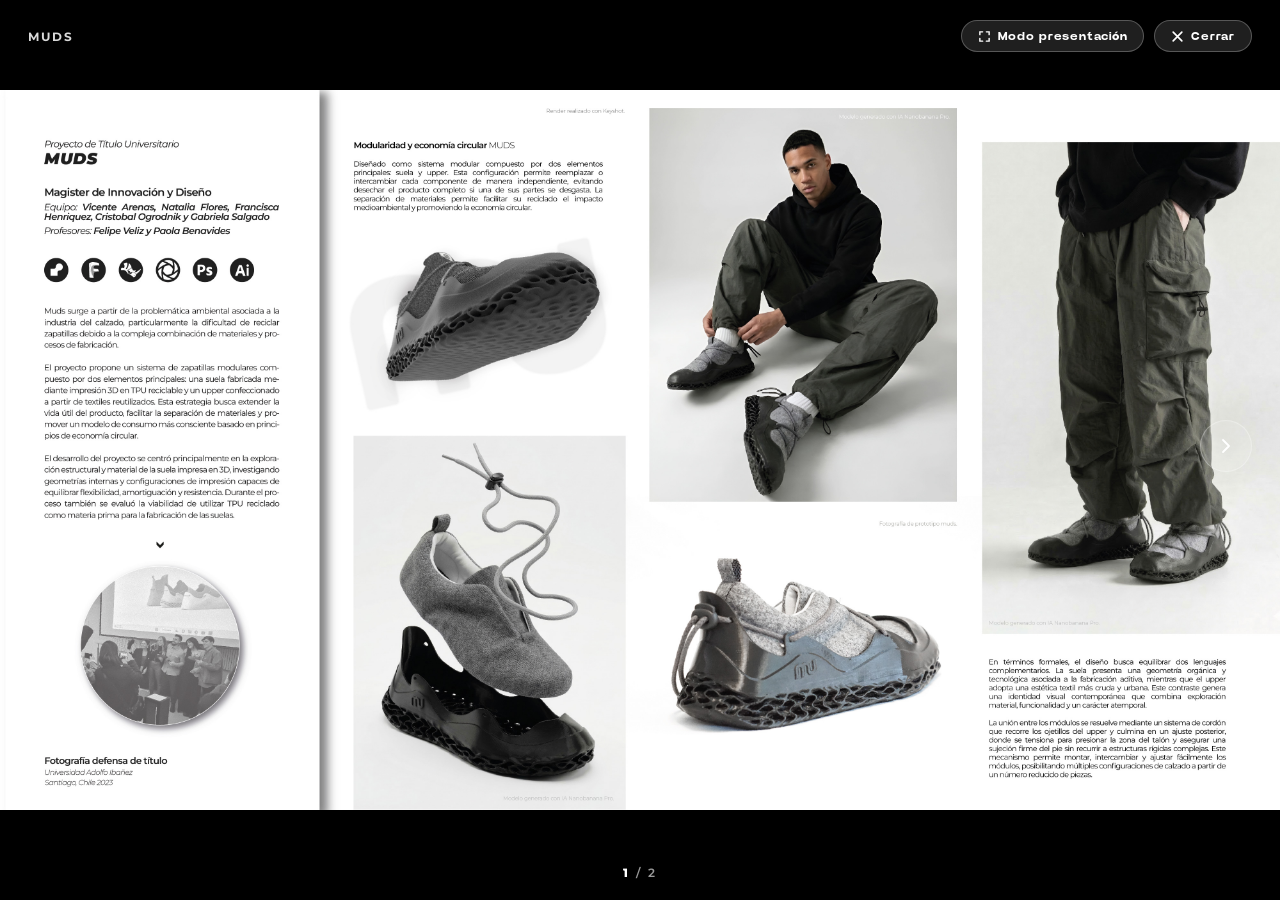
==== commit 8cc60163: "Add files via upload" ====
--- a/proyecto.html
+++ b/proyecto.html
@@ -226,7 +226,7 @@
         <svg viewBox="0 0 14 14" fill="none"><path d="M2 5V2h3M9 2h3v3M2 9v3h3M12 9v3h-3" stroke="currentColor" stroke-width="1.5" stroke-linecap="round"/></svg>
         <span class="ui-label">Modo presentación</span>
       </button>
-      <a href="proyectos.html" class="ui-btn" aria-label="Cerrar">
+      <a href="index.html#proyectos" class="ui-btn" aria-label="Cerrar">
         <svg viewBox="0 0 12 12" fill="none"><path d="M2 2l8 8M2 10L10 2" stroke="currentColor" stroke-width="1.5" stroke-linecap="round"/></svg>
         <span class="ui-label">Cerrar</span>
       </a>
@@ -413,7 +413,7 @@
     if (fsEl()) exitFS();
     /* Algunos navegadores entregan el Esc a la página justo después de salir de pantalla completa:
        se ignora durante un instante para que no te saque del visor. */
-    else if (performance.now() - lastFsExit > 700) window.location.href = 'proyectos.html';
+    else if (performance.now() - lastFsExit > 700) window.location.href = 'index.html#proyectos';
   }
 });
 
--- a/fonts.css
+++ b/fonts.css
@@ -0,0 +1,26 @@
+/* ═══════════════════════════════════════════════════════════════════════
+   TIPOGRAFÍAS DEL SITIO  (un solo lugar para cambiarlas)
+
+   Power Grotesk Heavy     (900) → títulos importantes: PORTFOLIO, HOLA, PROYECTOS, RESUMEN
+                                    y nombre del proyecto en la pantalla "Siguiente proyecto"
+   Power Grotesk UltraBold (800) → subtítulos y texto de los botones
+   Montserrat                    → párrafos y todo lo demás (y reemplazo de cualquier letra
+                                    que la fuente Power Grotesk no incluya)
+
+   Para usar la versión COMPLETA (con tildes, ñ y puntuación) reemplaza los dos archivos de
+   la carpeta fonts/ conservando el mismo nombre: PowerGrotesk-Heavy.woff2 y PowerGrotesk-UltraBold.woff2.
+   ═══════════════════════════════════════════════════════════════════════ */
+@font-face {
+  font-family: 'Power Grotesk';
+  src: url('fonts/PowerGrotesk-UltraBold.woff2') format('woff2');
+  font-weight: 800; font-style: normal; font-display: swap;
+}
+@font-face {
+  font-family: 'Power Grotesk';
+  src: url('fonts/PowerGrotesk-Heavy.woff2') format('woff2');
+  font-weight: 900; font-style: normal; font-display: swap;
+}
+:root {
+  --font-title: 'Power Grotesk', 'Montserrat', sans-serif;   /* usar con font-weight: 900 */
+  --font-sub:   'Power Grotesk', 'Montserrat', sans-serif;   /* usar con font-weight: 800 */
+}
